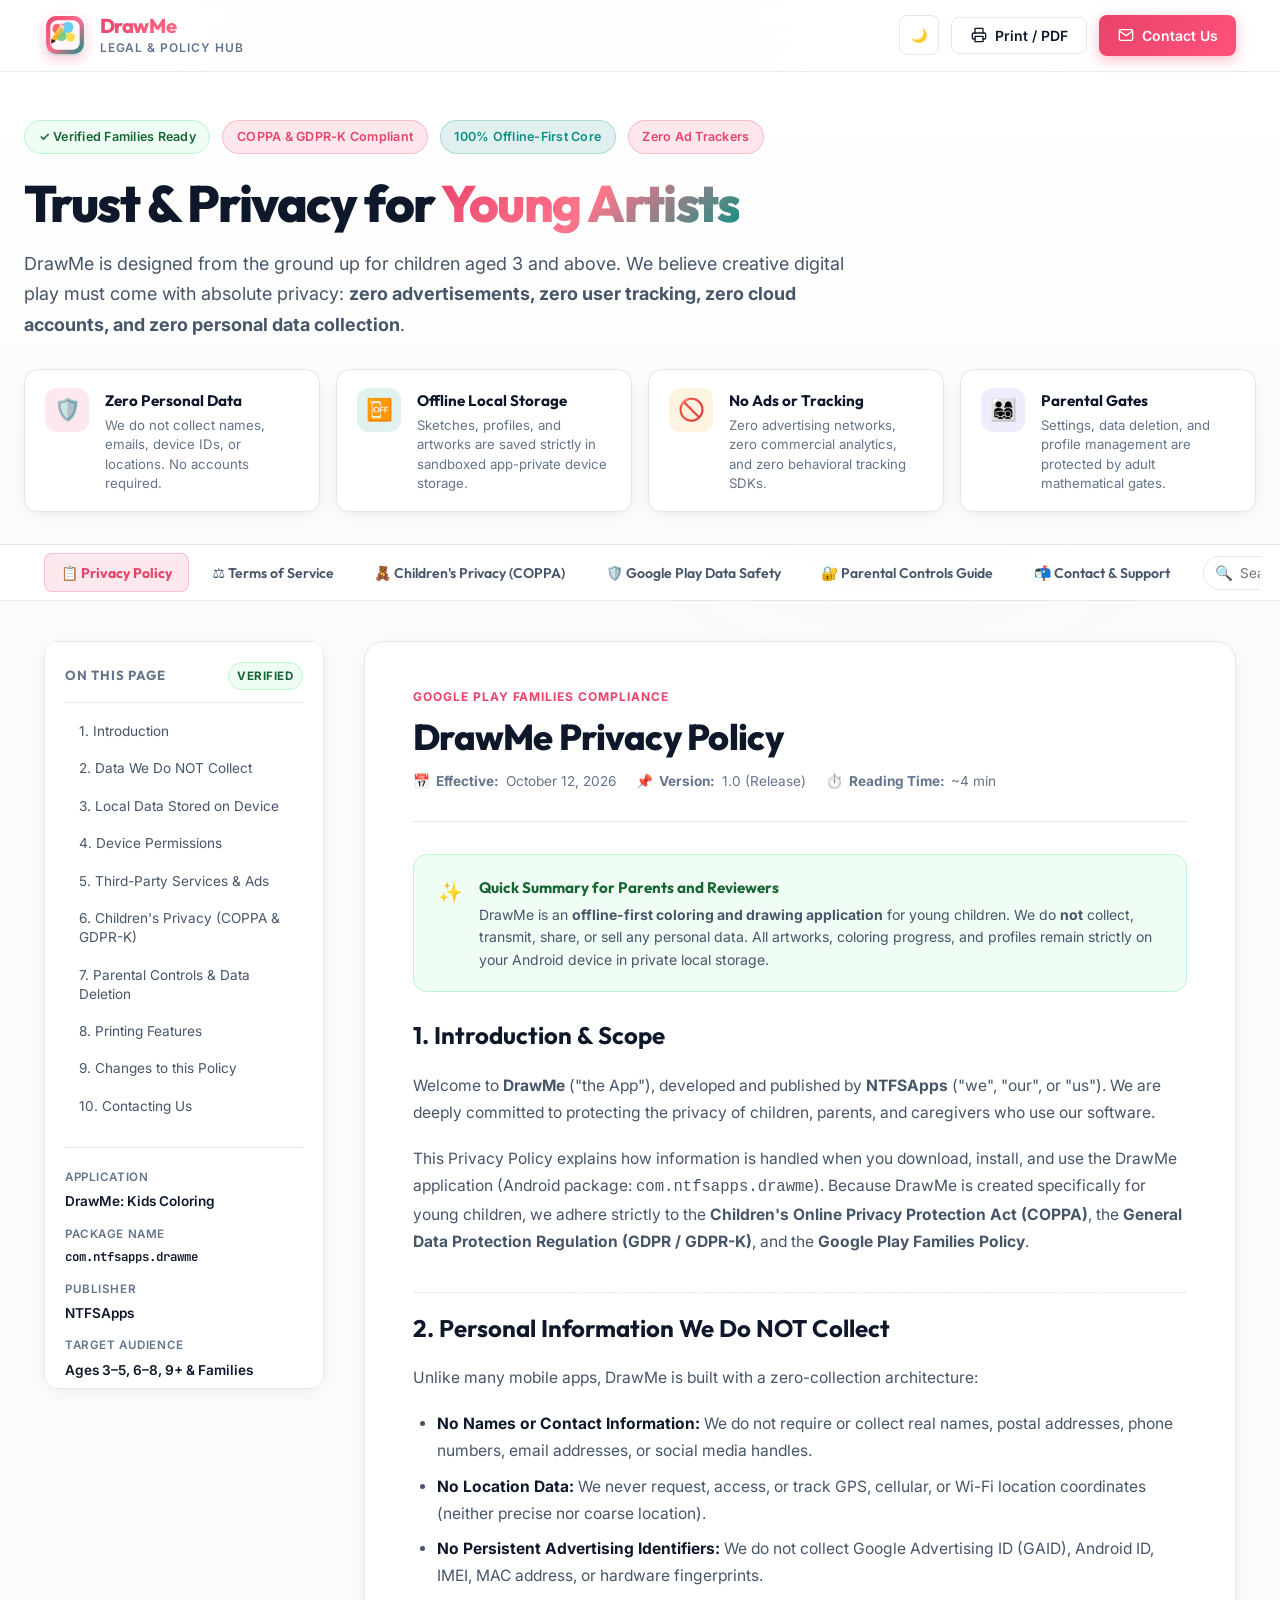
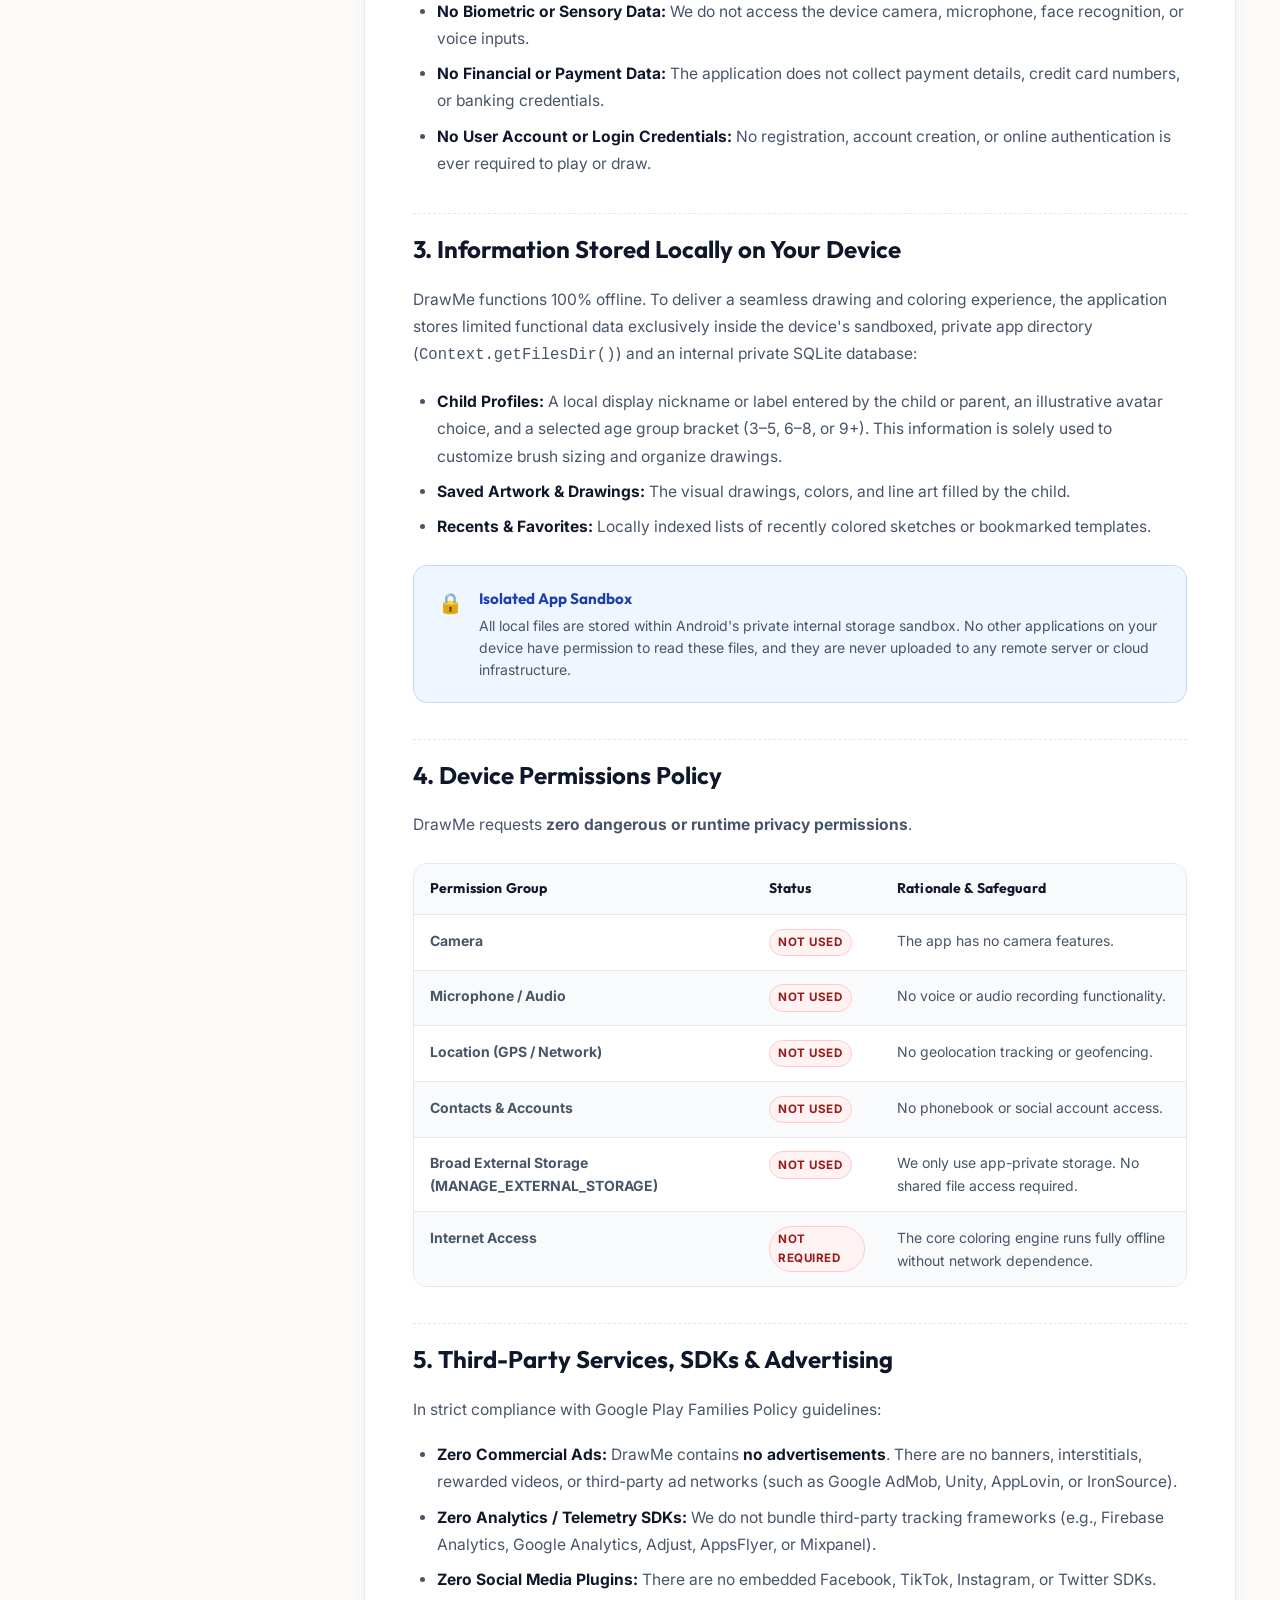
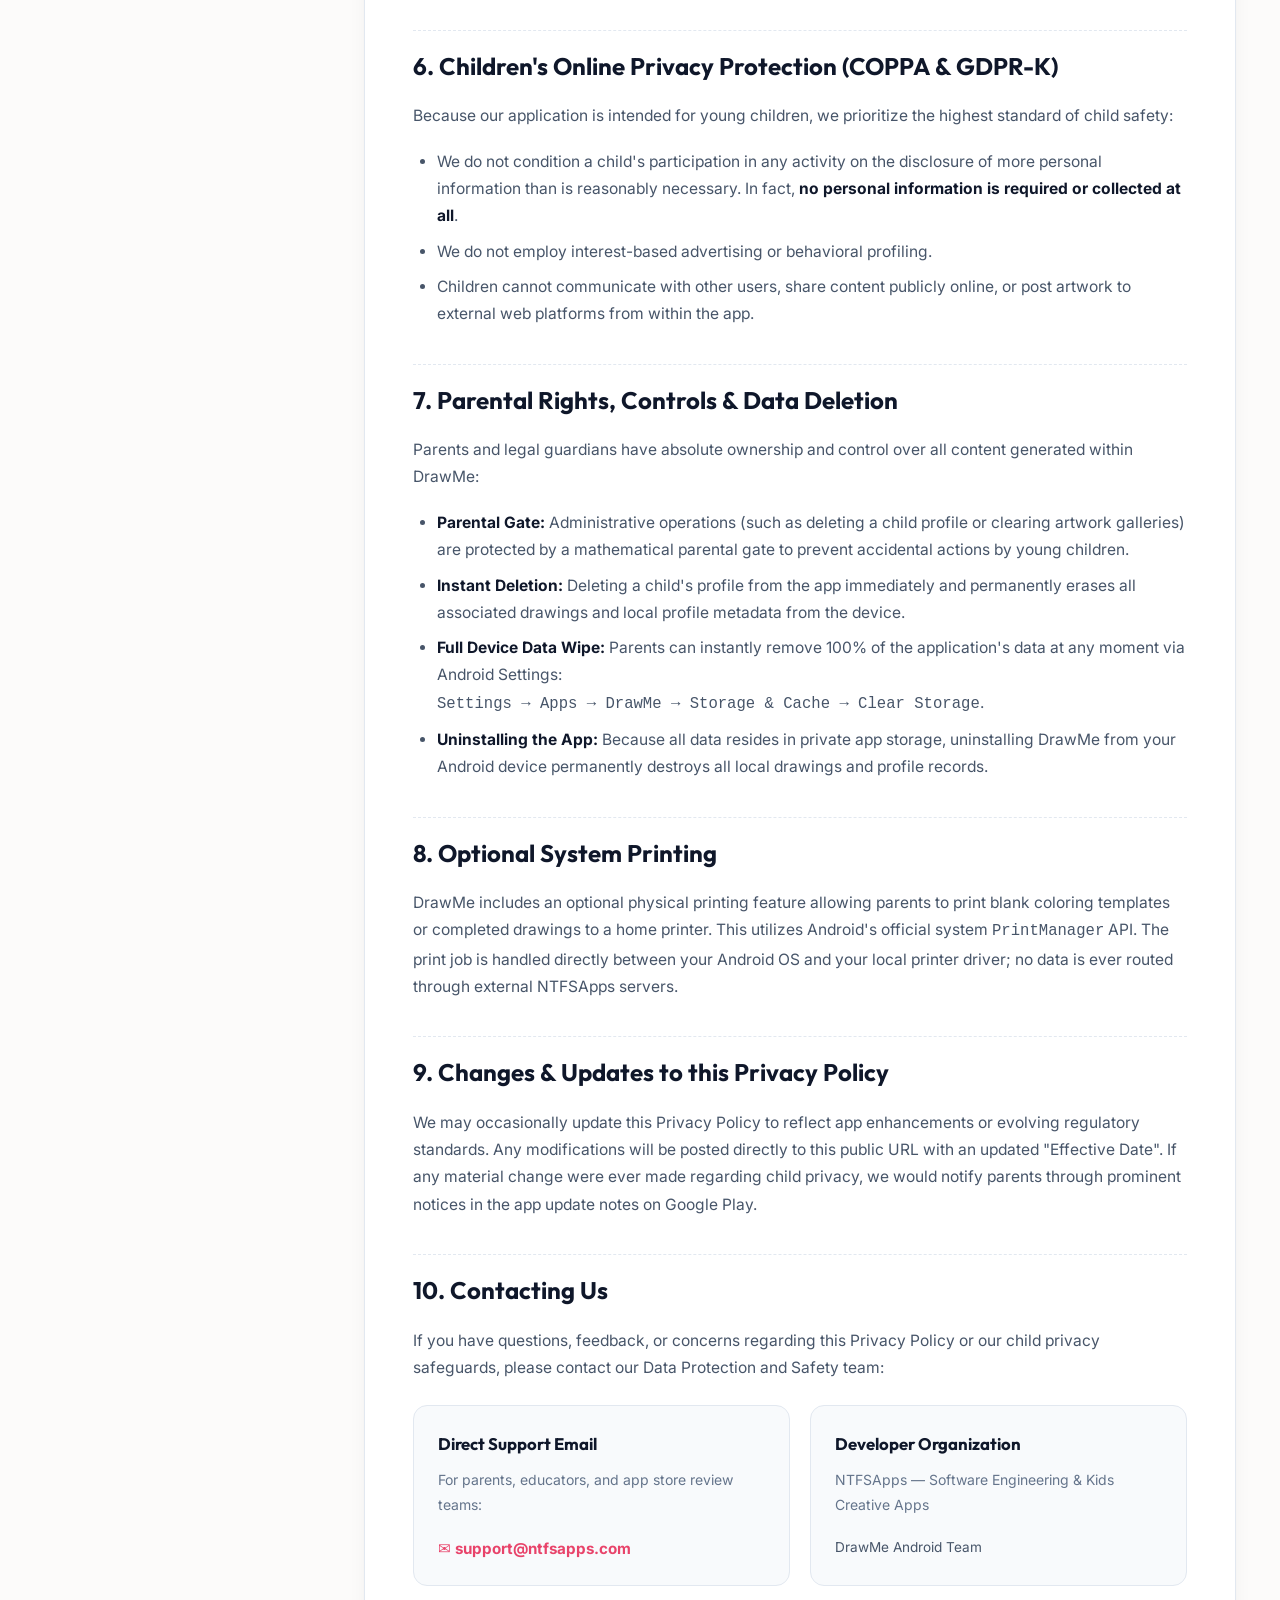
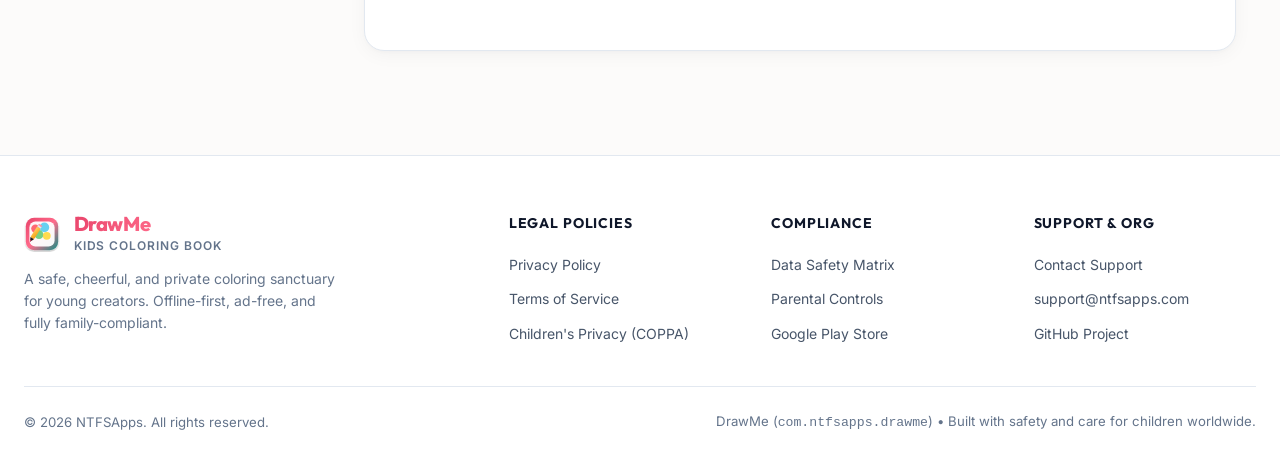
==== index.html @ 5407e7ab "feat: launch DrawMe privacy policy, terms, COPPA, and data safety site with GitHub Pages deploy work" ====
<!DOCTYPE html>
<html lang="en" data-theme="light">
<head>
  <meta charset="UTF-8">
  <meta name="viewport" content="width=device-width, initial-scale=1.0">
  <title>Privacy Policy & Terms | DrawMe — Kids Drawing & Coloring Book</title>
  <meta name="description" content="Official Privacy Policy, Children's Privacy (COPPA), Terms of Service, and Google Play Data Safety disclosures for the DrawMe Android application by NTFSApps.">
  <meta name="keywords" content="DrawMe privacy policy, DrawMe terms of service, COPPA compliance, kids drawing app privacy, Google Play Families Policy, NTFSApps">
  <meta name="author" content="NTFSApps">
  <meta name="robots" content="index, follow">

  <!-- Open Graph / Facebook -->
  <meta property="og:type" content="website">
  <meta property="og:title" content="DrawMe — Privacy Policy & Legal Center">
  <meta property="og:description" content="100% offline, COPPA compliant, zero-ad drawing and coloring app for kids. Built with privacy-by-design by NTFSApps.">
  <meta property="og:image" content="assets/logo.svg">

  <!-- Twitter -->
  <meta property="twitter:card" content="summary">
  <meta property="twitter:title" content="DrawMe — Privacy Policy & Legal Center">
  <meta property="twitter:description" content="100% offline, COPPA compliant, zero-ad drawing and coloring app for kids.">
  <meta property="twitter:image" content="assets/logo.svg">

  <link rel="icon" type="image/svg+xml" href="assets/favicon.svg">

  <!-- Google Fonts: Outfit & Inter -->
  <link rel="preconnect" href="https://fonts.googleapis.com">
  <link rel="preconnect" href="https://fonts.gstatic.com" crossorigin>
  <link href="https://fonts.googleapis.com/css2?family=Inter:wght@400;500;600;700&family=Outfit:wght@500;600;700;800&family=JetBrains+Mono:wght@400;500&display=swap" rel="stylesheet">

  <link rel="stylesheet" href="styles.css">
</head>
<body>

  <!-- Reading Progress Bar -->
  <div id="readingProgressBar" aria-hidden="true"></div>

  <!-- Background Ambient Glows -->
  <div class="bg-glow-container" aria-hidden="true">
    <div class="bg-glow-1"></div>
    <div class="bg-glow-2"></div>
  </div>

  <!-- Header Navigation -->
  <header class="header">
    <div class="header-inner">
      <a href="#privacy" class="brand-wrapper" title="DrawMe Home">
        <img src="assets/logo.svg" alt="DrawMe Logo" class="brand-logo-img" width="42" height="42">
        <div class="brand-text-group">
          <span class="brand-title">DrawMe</span>
          <span class="brand-subtitle">Legal & Policy Hub</span>
        </div>
      </a>

      <div class="header-actions">
        <button id="themeToggleBtn" class="btn-icon" title="Toggle Theme (Dark / Light)" aria-label="Toggle Theme">
          <span class="theme-icon">🌙</span>
        </button>
        <button id="printDocBtn" class="btn-outline" title="Print or save as PDF">
          <svg width="16" height="16" viewBox="0 0 24 24" fill="none" stroke="currentColor" stroke-width="2" stroke-linecap="round" stroke-linejoin="round"><polyline points="6 9 6 2 18 2 18 9"></polyline><path d="M6 18H4a2 2 0 0 1-2-2v-5a2 2 0 0 1 2-2h16a2 2 0 0 1 2 2v5a2 2 0 0 1-2 2h-2"></path><rect x="6" y="14" width="12" height="8"></rect></svg>
          <span>Print / PDF</span>
        </button>
        <a href="#contact" class="btn-primary">
          <svg width="16" height="16" viewBox="0 0 24 24" fill="none" stroke="currentColor" stroke-width="2" stroke-linecap="round" stroke-linejoin="round"><path d="M4 4h16c1.1 0 2 .9 2 2v12c0 1.1-.9 2-2 2H4c-1.1 0-2-.9-2-2V6c0-1.1.9-2 2-2z"></path><polyline points="22,6 12,13 2,6"></polyline></svg>
          <span>Contact Us</span>
        </a>
      </div>
    </div>
  </header>

  <!-- Hero Section -->
  <section class="hero-section">
    <div class="hero-inner">
      <div class="hero-badge-row">
        <span class="pill-badge pill-verified">✓ Verified Families Ready</span>
        <span class="pill-badge pill-primary">COPPA & GDPR-K Compliant</span>
        <span class="pill-badge pill-secondary">100% Offline-First Core</span>
        <span class="pill-badge pill-primary">Zero Ad Trackers</span>
      </div>

      <h1 class="hero-title">
        Trust & Privacy for <span class="highlight">Young Artists</span>
      </h1>
      <p class="hero-description">
        DrawMe is designed from the ground up for children aged 3 and above. We believe creative digital play must come with absolute privacy: <strong>zero advertisements, zero user tracking, zero cloud accounts, and zero personal data collection</strong>.
      </p>

      <!-- Quick Safety Highlights Cards -->
      <div class="safety-cards-grid">
        <div class="safety-card">
          <div class="safety-card-icon icon-kid">🛡️</div>
          <div class="safety-card-content">
            <h3>Zero Personal Data</h3>
            <p>We do not collect names, emails, device IDs, or locations. No accounts required.</p>
          </div>
        </div>

        <div class="safety-card">
          <div class="safety-card-icon icon-offline">📴</div>
          <div class="safety-card-content">
            <h3>Offline Local Storage</h3>
            <p>Sketches, profiles, and artworks are saved strictly in sandboxed app-private device storage.</p>
          </div>
        </div>

        <div class="safety-card">
          <div class="safety-card-icon icon-noads">🚫</div>
          <div class="safety-card-content">
            <h3>No Ads or Tracking</h3>
            <p>Zero advertising networks, zero commercial analytics, and zero behavioral tracking SDKs.</p>
          </div>
        </div>

        <div class="safety-card">
          <div class="safety-card-icon icon-gate">👨‍👩‍👧‍👦</div>
          <div class="safety-card-content">
            <h3>Parental Gates</h3>
            <p>Settings, data deletion, and profile management are protected by adult mathematical gates.</p>
          </div>
        </div>
      </div>
    </div>
  </section>

  <!-- Document Tabs Sticky Bar -->
  <nav class="tabs-navigation-wrapper" aria-label="Legal Documents Navigation">
    <div class="tabs-inner">
      <ul class="doc-tabs-list" role="tablist">
        <li role="presentation">
          <button class="doc-tab-btn active" data-doc="privacy" role="tab" aria-selected="true">
            📋 Privacy Policy
          </button>
        </li>
        <li role="presentation">
          <button class="doc-tab-btn" data-doc="terms" role="tab" aria-selected="false">
            ⚖️ Terms of Service
          </button>
        </li>
        <li role="presentation">
          <button class="doc-tab-btn" data-doc="children" role="tab" aria-selected="false">
            🧸 Children's Privacy (COPPA)
          </button>
        </li>
        <li role="presentation">
          <button class="doc-tab-btn" data-doc="datasafety" role="tab" aria-selected="false">
            🛡️ Google Play Data Safety
          </button>
        </li>
        <li role="presentation">
          <button class="doc-tab-btn" data-doc="parental" role="tab" aria-selected="false">
            🔐 Parental Controls Guide
          </button>
        </li>
        <li role="presentation">
          <button class="doc-tab-btn" data-doc="contact" role="tab" aria-selected="false">
            📬 Contact & Support
          </button>
        </li>
      </ul>

      <div class="search-box-wrapper">
        <span class="search-icon" aria-hidden="true">🔍</span>
        <input type="search" id="searchInput" class="search-input" placeholder="Search policy terms..." aria-label="Search within active document">
      </div>
    </div>
  </nav>

  <!-- Main 2-Column Layout -->
  <main class="main-layout">
    
    <!-- Left Sticky Table of Contents -->
    <aside class="toc-sidebar" aria-label="Table of Contents">
      <div class="toc-header">
        <span class="toc-title">On This Page</span>
        <span class="badge-tag badge-yes">Verified</span>
      </div>
      <ul class="toc-links" id="tocLinksList">
        <!-- Dynamically populated via app.js -->
      </ul>

      <!-- App Metadata Box -->
      <div class="sidebar-meta-card">
        <div class="meta-row">
          <span class="meta-label">Application</span>
          <span class="meta-value">DrawMe: Kids Coloring</span>
        </div>
        <div class="meta-row">
          <span class="meta-label">Package Name</span>
          <span class="meta-value" style="font-family: var(--font-mono); font-size: 0.775rem;">com.ntfsapps.drawme</span>
        </div>
        <div class="meta-row">
          <span class="meta-label">Publisher</span>
          <span class="meta-value">NTFSApps</span>
        </div>
        <div class="meta-row">
          <span class="meta-label">Target Audience</span>
          <span class="meta-value">Ages 3–5, 6–8, 9+ & Families</span>
        </div>
        <div class="meta-row">
          <span class="meta-label">Effective Date</span>
          <span class="meta-value">October 12, 2026</span>
        </div>
      </div>
    </aside>

    <!-- Right Content Area -->
    <div class="content-area">

      <!-- ===================================================================
           DOCUMENT 1: PRIVACY POLICY
           =================================================================== -->
      <section id="doc-privacy" class="doc-section active" role="tabpanel">
        <article class="doc-article">
          <header class="doc-article-header">
            <span class="doc-category-tag">Google Play Families Compliance</span>
            <h1 class="doc-main-title">DrawMe Privacy Policy</h1>
            <div class="doc-status-strip">
              <span class="doc-status-item">📅 <strong>Effective:</strong> October 12, 2026</span>
              <span class="doc-status-item">📌 <strong>Version:</strong> 1.0 (Release)</span>
              <span class="doc-status-item">⏱️ <strong>Reading Time:</strong> ~4 min</span>
            </div>
          </header>

          <div class="callout callout-success">
            <div class="callout-icon">✨</div>
            <div class="callout-content">
              <h4>Quick Summary for Parents and Reviewers</h4>
              <p>
                DrawMe is an <strong>offline-first coloring and drawing application</strong> for young children. We do <strong>not</strong> collect, transmit, share, or sell any personal data. All artworks, coloring progress, and profiles remain strictly on your Android device in private local storage.
              </p>
            </div>
          </div>

          <h2 id="privacy-intro" data-title="1. Introduction">
            1. Introduction & Scope
            <button class="copy-heading-btn" title="Copy section link">🔗 Link</button>
          </h2>
          <p>
            Welcome to <strong>DrawMe</strong> ("the App"), developed and published by <strong>NTFSApps</strong> ("we", "our", or "us"). We are deeply committed to protecting the privacy of children, parents, and caregivers who use our software.
          </p>
          <p>
            This Privacy Policy explains how information is handled when you download, install, and use the DrawMe application (Android package: <code>com.ntfsapps.drawme</code>). Because DrawMe is created specifically for young children, we adhere strictly to the <strong>Children's Online Privacy Protection Act (COPPA)</strong>, the <strong>General Data Protection Regulation (GDPR / GDPR-K)</strong>, and the <strong>Google Play Families Policy</strong>.
          </p>

          <h2 id="privacy-data-collection" data-title="2. Data We Do NOT Collect">
            2. Personal Information We Do NOT Collect
            <button class="copy-heading-btn" title="Copy section link">🔗 Link</button>
          </h2>
          <p>
            Unlike many mobile apps, DrawMe is built with a zero-collection architecture:
          </p>
          <ul>
            <li><strong>No Names or Contact Information:</strong> We do not require or collect real names, postal addresses, phone numbers, email addresses, or social media handles.</li>
            <li><strong>No Location Data:</strong> We never request, access, or track GPS, cellular, or Wi-Fi location coordinates (neither precise nor coarse location).</li>
            <li><strong>No Persistent Advertising Identifiers:</strong> We do not collect Google Advertising ID (GAID), Android ID, IMEI, MAC address, or hardware fingerprints.</li>
            <li><strong>No Biometric or Sensory Data:</strong> We do not access the device camera, microphone, face recognition, or voice inputs.</li>
            <li><strong>No Financial or Payment Data:</strong> The application does not collect payment details, credit card numbers, or banking credentials.</li>
            <li><strong>No User Account or Login Credentials:</strong> No registration, account creation, or online authentication is ever required to play or draw.</li>
          </ul>

          <h2 id="privacy-local-storage" data-title="3. Local Data Stored on Device">
            3. Information Stored Locally on Your Device
            <button class="copy-heading-btn" title="Copy section link">🔗 Link</button>
          </h2>
          <p>
            DrawMe functions 100% offline. To deliver a seamless drawing and coloring experience, the application stores limited functional data exclusively inside the device's sandboxed, private app directory (<code>Context.getFilesDir()</code>) and an internal private SQLite database:
          </p>
          <ul>
            <li><strong>Child Profiles:</strong> A local display nickname or label entered by the child or parent, an illustrative avatar choice, and a selected age group bracket (3–5, 6–8, or 9+). This information is solely used to customize brush sizing and organize drawings.</li>
            <li><strong>Saved Artwork & Drawings:</strong> The visual drawings, colors, and line art filled by the child.</li>
            <li><strong>Recents & Favorites:</strong> Locally indexed lists of recently colored sketches or bookmarked templates.</li>
          </ul>
          <div class="callout callout-info">
            <div class="callout-icon">🔒</div>
            <div class="callout-content">
              <h4>Isolated App Sandbox</h4>
              <p>
                All local files are stored within Android's private internal storage sandbox. No other applications on your device have permission to read these files, and they are never uploaded to any remote server or cloud infrastructure.
              </p>
            </div>
          </div>

          <h2 id="privacy-permissions" data-title="4. Device Permissions">
            4. Device Permissions Policy
            <button class="copy-heading-btn" title="Copy section link">🔗 Link</button>
          </h2>
          <p>
            DrawMe requests <strong>zero dangerous or runtime privacy permissions</strong>.
          </p>
          <div class="table-responsive">
            <table class="doc-table">
              <thead>
                <tr>
                  <th>Permission Group</th>
                  <th>Status</th>
                  <th>Rationale & Safeguard</th>
                </tr>
              </thead>
              <tbody>
                <tr>
                  <td><strong>Camera</strong></td>
                  <td><span class="badge-tag badge-no">Not Used</span></td>
                  <td>The app has no camera features.</td>
                </tr>
                <tr>
                  <td><strong>Microphone / Audio</strong></td>
                  <td><span class="badge-tag badge-no">Not Used</span></td>
                  <td>No voice or audio recording functionality.</td>
                </tr>
                <tr>
                  <td><strong>Location (GPS / Network)</strong></td>
                  <td><span class="badge-tag badge-no">Not Used</span></td>
                  <td>No geolocation tracking or geofencing.</td>
                </tr>
                <tr>
                  <td><strong>Contacts & Accounts</strong></td>
                  <td><span class="badge-tag badge-no">Not Used</span></td>
                  <td>No phonebook or social account access.</td>
                </tr>
                <tr>
                  <td><strong>Broad External Storage (MANAGE_EXTERNAL_STORAGE)</strong></td>
                  <td><span class="badge-tag badge-no">Not Used</span></td>
                  <td>We only use app-private storage. No shared file access required.</td>
                </tr>
                <tr>
                  <td><strong>Internet Access</strong></td>
                  <td><span class="badge-tag badge-no">Not Required</span></td>
                  <td>The core coloring engine runs fully offline without network dependence.</td>
                </tr>
              </tbody>
            </table>
          </div>

          <h2 id="privacy-third-party" data-title="5. Third-Party Services & Ads">
            5. Third-Party Services, SDKs & Advertising
            <button class="copy-heading-btn" title="Copy section link">🔗 Link</button>
          </h2>
          <p>
            In strict compliance with Google Play Families Policy guidelines:
          </p>
          <ul>
            <li><strong>Zero Commercial Ads:</strong> DrawMe contains <strong>no advertisements</strong>. There are no banners, interstitials, rewarded videos, or third-party ad networks (such as Google AdMob, Unity, AppLovin, or IronSource).</li>
            <li><strong>Zero Analytics / Telemetry SDKs:</strong> We do not bundle third-party tracking frameworks (e.g., Firebase Analytics, Google Analytics, Adjust, AppsFlyer, or Mixpanel).</li>
            <li><strong>Zero Social Media Plugins:</strong> There are no embedded Facebook, TikTok, Instagram, or Twitter SDKs.</li>
          </ul>

          <h2 id="privacy-coppa" data-title="6. Children's Privacy (COPPA & GDPR-K)">
            6. Children's Online Privacy Protection (COPPA & GDPR-K)
            <button class="copy-heading-btn" title="Copy section link">🔗 Link</button>
          </h2>
          <p>
            Because our application is intended for young children, we prioritize the highest standard of child safety:
          </p>
          <ul>
            <li>We do not condition a child's participation in any activity on the disclosure of more personal information than is reasonably necessary. In fact, <strong>no personal information is required or collected at all</strong>.</li>
            <li>We do not employ interest-based advertising or behavioral profiling.</li>
            <li>Children cannot communicate with other users, share content publicly online, or post artwork to external web platforms from within the app.</li>
          </ul>

          <h2 id="privacy-parental-controls" data-title="7. Parental Controls & Data Deletion">
            7. Parental Rights, Controls & Data Deletion
            <button class="copy-heading-btn" title="Copy section link">🔗 Link</button>
          </h2>
          <p>
            Parents and legal guardians have absolute ownership and control over all content generated within DrawMe:
          </p>
          <ul>
            <li><strong>Parental Gate:</strong> Administrative operations (such as deleting a child profile or clearing artwork galleries) are protected by a mathematical parental gate to prevent accidental actions by young children.</li>
            <li><strong>Instant Deletion:</strong> Deleting a child's profile from the app immediately and permanently erases all associated drawings and local profile metadata from the device.</li>
            <li><strong>Full Device Data Wipe:</strong> Parents can instantly remove 100% of the application's data at any moment via Android Settings:
              <br><code>Settings → Apps → DrawMe → Storage & Cache → Clear Storage</code>.
            </li>
            <li><strong>Uninstalling the App:</strong> Because all data resides in private app storage, uninstalling DrawMe from your Android device permanently destroys all local drawings and profile records.</li>
          </ul>

          <h2 id="privacy-printing" data-title="8. Printing Features">
            8. Optional System Printing
            <button class="copy-heading-btn" title="Copy section link">🔗 Link</button>
          </h2>
          <p>
            DrawMe includes an optional physical printing feature allowing parents to print blank coloring templates or completed drawings to a home printer. This utilizes Android's official system <code>PrintManager</code> API. The print job is handled directly between your Android OS and your local printer driver; no data is ever routed through external NTFSApps servers.
          </p>

          <h2 id="privacy-updates" data-title="9. Changes to this Policy">
            9. Changes & Updates to this Privacy Policy
            <button class="copy-heading-btn" title="Copy section link">🔗 Link</button>
          </h2>
          <p>
            We may occasionally update this Privacy Policy to reflect app enhancements or evolving regulatory standards. Any modifications will be posted directly to this public URL with an updated "Effective Date". If any material change were ever made regarding child privacy, we would notify parents through prominent notices in the app update notes on Google Play.
          </p>

          <h2 id="privacy-contact" data-title="10. Contacting Us">
            10. Contacting Us
            <button class="copy-heading-btn" title="Copy section link">🔗 Link</button>
          </h2>
          <p>
            If you have questions, feedback, or concerns regarding this Privacy Policy or our child privacy safeguards, please contact our Data Protection and Safety team:
          </p>
          <div class="contact-grid">
            <div class="contact-card">
              <h4>Direct Support Email</h4>
              <p>For parents, educators, and app store review teams:</p>
              <a href="mailto:support@ntfsapps.com" class="contact-email-link">✉️ support@ntfsapps.com</a>
            </div>
            <div class="contact-card">
              <h4>Developer Organization</h4>
              <p>NTFSApps — Software Engineering & Kids Creative Apps</p>
              <span style="font-size: 0.85rem; color: var(--text-secondary);">DrawMe Android Team</span>
            </div>
          </div>
        </article>
      </section>

      <!-- ===================================================================
           DOCUMENT 2: TERMS OF SERVICE
           =================================================================== -->
      <section id="doc-terms" class="doc-section" role="tabpanel">
        <article class="doc-article">
          <header class="doc-article-header">
            <span class="doc-category-tag">Terms of Agreement</span>
            <h1 class="doc-main-title">DrawMe Terms of Service</h1>
            <div class="doc-status-strip">
              <span class="doc-status-item">📅 <strong>Effective:</strong> October 12, 2026</span>
              <span class="doc-status-item">📌 <strong>Version:</strong> 1.0</span>
              <span class="doc-status-item">⏱️ <strong>Reading Time:</strong> ~3 min</span>
            </div>
          </header>

          <h2 id="terms-acceptance" data-title="1. Acceptance of Terms">
            1. Acceptance of Terms
            <button class="copy-heading-btn" title="Copy section link">🔗 Link</button>
          </h2>
          <p>
            By downloading, installing, accessing, or using the DrawMe application ("App"), you agree to be bound by these Terms of Service ("Terms"). If you are a parent or legal guardian providing access to a minor child, you agree to these Terms on behalf of yourself and your child. If you do not agree to these Terms, please do not install or use the App.
          </p>

          <h2 id="terms-license" data-title="2. License Grant">
            2. License to Use
            <button class="copy-heading-btn" title="Copy section link">🔗 Link</button>
          </h2>
          <p>
            NTFSApps grants you a limited, non-exclusive, non-transferable, revocable license to download and use DrawMe for personal, educational, family, and non-commercial creative enjoyment on Android-compatible devices that you own or control.
          </p>

          <h2 id="terms-ip" data-title="3. Intellectual Property">
            3. Intellectual Property Rights
            <button class="copy-heading-btn" title="Copy section link">🔗 Link</button>
          </h2>
          <ul>
            <li><strong>Application & Sketches:</strong> All coloring templates, sketch outlines, character designs, UI themes, visual assets, software code, and graphics provided in the App are the proprietary property of NTFSApps or licensed creators and are protected by applicable copyright and intellectual property laws.</li>
            <li><strong>User-Generated Artwork:</strong> You and your child retain full ownership and intellectual rights over any original coloring and creative artwork created using the App's tools. You may freely save, export, and print your family's completed drawings.</li>
          </ul>

          <h2 id="terms-safety" data-title="4. Child Safety & Supervision">
            4. Child Safety & Family Supervision
            <button class="copy-heading-btn" title="Copy section link">🔗 Link</button>
          </h2>
          <p>
            DrawMe is intentionally crafted as a child-safe environment without social interactions, messaging, chat rooms, or open web browsing. However, parents and guardians remain responsible for supervising their children's screen time and device usage in accordance with their family guidelines.
          </p>

          <h2 id="terms-pricing" data-title="5. Pricing & Purchases">
            5. Pricing, In-App Purchases & Ads
            <button class="copy-heading-btn" title="Copy section link">🔗 Link</button>
          </h2>
          <p>
            The current release of DrawMe is provided free of charge, with zero advertising and no hidden micro-transactions. Any future optional sketch packs or content expansions will always require strict parental verification (such as a parental gate and official Google Play Store authentication) before any purchase flow can be initiated.
          </p>

          <h2 id="terms-warranty" data-title="6. Disclaimer of Warranties">
            6. Disclaimer of Warranties & Limitation of Liability
            <button class="copy-heading-btn" title="Copy section link">🔗 Link</button>
          </h2>
          <p>
            The App is provided on an "AS IS" and "AS AVAILABLE" basis without warranties of any kind, whether express or implied. To the maximum extent permitted by applicable law, NTFSApps shall not be liable for any indirect, incidental, special, consequential, or punitive damages arising from the use of or inability to use the App.
          </p>

          <h2 id="terms-governing" data-title="7. Governing Law">
            7. Governing Law & Dispute Resolution
            <button class="copy-heading-btn" title="Copy section link">🔗 Link</button>
          </h2>
          <p>
            These Terms shall be governed by and construed in accordance with applicable laws, without regard to conflict of law principles. Any dispute arising out of or related to these Terms will be handled in good faith by contacting our support team at <code>support@ntfsapps.com</code>.
          </p>
        </article>
      </section>

      <!-- ===================================================================
           DOCUMENT 3: CHILDREN'S PRIVACY & COPPA
           =================================================================== -->
      <section id="doc-children" class="doc-section" role="tabpanel">
        <article class="doc-article">
          <header class="doc-article-header">
            <span class="doc-category-tag">Child Safety Commitment</span>
            <h1 class="doc-main-title">Children's Privacy & COPPA Declaration</h1>
            <div class="doc-status-strip">
              <span class="doc-status-item">🧸 <strong>Target:</strong> Ages 3–5, 6–8, 9+</span>
              <span class="doc-status-item">🛡️ <strong>COPPA:</strong> 100% Compliant</span>
              <span class="doc-status-item">🌐 <strong>GDPR-K:</strong> 100% Compliant</span>
            </div>
          </header>

          <div class="callout callout-success">
            <div class="callout-icon">👶</div>
            <div class="callout-content">
              <h4>Designed Specifically for Kids and Families</h4>
              <p>
                DrawMe complies with all provisions of the United States <strong>Children's Online Privacy Protection Act (COPPA)</strong>, the European Union <strong>General Data Protection Regulation for Children (GDPR-K)</strong>, and the <strong>Google Play Families Policy</strong>.
              </p>
            </div>
          </div>

          <h2 id="children-principles" data-title="1. Core Principles">
            1. Our Child Privacy Principles
            <button class="copy-heading-btn" title="Copy section link">🔗 Link</button>
          </h2>
          <p>
            We adhere to four core tenets for young users:
          </p>
          <ol>
            <li><strong>Zero Tracking:</strong> No cookies, no device fingerprinting, no behavioral analytics, and no advertising identifiers.</li>
            <li><strong>Zero Commercial Exposure:</strong> No commercial advertising banners, pop-ups, sponsored prompts, or marketing solicitations.</li>
            <li><strong>Zero External Links:</strong> No clickable links directing children out of the app to external web browsers, social networks, or third-party stores.</li>
            <li><strong>Complete Offline Autonomy:</strong> The entire coloring experience works perfectly without an active Wi-Fi or cellular network connection.</li>
          </ol>

          <h2 id="children-coppa-checklist" data-title="2. COPPA Compliance Checklist">
            2. COPPA Compliance Review
            <button class="copy-heading-btn" title="Copy section link">🔗 Link</button>
          </h2>
          <div class="table-responsive">
            <table class="doc-table">
              <thead>
                <tr>
                  <th>COPPA Requirement</th>
                  <th>DrawMe Standard</th>
                  <th>Status</th>
                </tr>
              </thead>
              <tbody>
                <tr>
                  <td>Does the app collect personal information from children under 13?</td>
                  <td>No. Zero personal information is requested, collected, stored on servers, or transmitted.</td>
                  <td><span class="badge-tag badge-yes">Compliant</span></td>
                </tr>
                <tr>
                  <td>Are there online chat or communication features?</td>
                  <td>No. There are no social media links, chatrooms, or user-to-user interactions.</td>
                  <td><span class="badge-tag badge-yes">Compliant</span></td>
                </tr>
                <tr>
                  <td>Are behavioral or interest-based ads served?</td>
                  <td>No. DrawMe contains absolutely zero third-party ads.</td>
                  <td><span class="badge-tag badge-yes">Compliant</span></td>
                </tr>
                <tr>
                  <td>Can parents inspect or delete child data?</td>
                  <td>Yes. All drawings and local profiles are accessible and deletable directly within the app by parents.</td>
                  <td><span class="badge-tag badge-yes">Compliant</span></td>
                </tr>
                <tr>
                  <td>Are administrative actions protected from children?</td>
                  <td>Yes. Protected by an adult mathematical challenge gate.</td>
                  <td><span class="badge-tag badge-yes">Compliant</span></td>
                </tr>
              </tbody>
            </table>
          </div>

          <h2 id="children-inquiries" data-title="3. Parental Inquiries">
            3. Inquiries Concerning Children's Privacy
            <button class="copy-heading-btn" title="Copy section link">🔗 Link</button>
          </h2>
          <p>
            If you are a parent or guardian and have any questions about how DrawMe safeguards your child's privacy, please contact us anytime at <a href="mailto:support@ntfsapps.com" style="color: var(--brand-primary); font-weight: 600;">support@ntfsapps.com</a>. We will respond promptly within 24–48 hours.
          </p>
        </article>
      </section>

      <!-- ===================================================================
           DOCUMENT 4: GOOGLE PLAY DATA SAFETY DISCLOSURE
           =================================================================== -->
      <section id="doc-datasafety" class="doc-section" role="tabpanel">
        <article class="doc-article">
          <header class="doc-article-header">
            <span class="doc-category-tag">Developer Console Reference</span>
            <h1 class="doc-main-title">Google Play Data Safety Disclosure</h1>
            <div class="doc-status-strip">
              <span class="doc-status-item">🏷️ <strong>App ID:</strong> com.ntfsapps.drawme</span>
              <span class="doc-status-item">📦 <strong>Store:</strong> Google Play Store</span>
              <span class="doc-status-item">🔍 <strong>Review Ready:</strong> Yes</span>
            </div>
          </header>

          <p>
            This section provides a direct, verifiable reference mapping our application's behavior against the required questions in the <strong>Google Play Console Data Safety</strong> questionnaire.
          </p>

          <h2 id="safety-overview" data-title="1. Data Safety Summary">
            1. Overview of Data Safety Declarations
            <button class="copy-heading-btn" title="Copy section link">🔗 Link</button>
          </h2>
          <div class="table-responsive">
            <table class="doc-table">
              <thead>
                <tr>
                  <th>Question in Google Play Console</th>
                  <th>Answer</th>
                  <th>Explanation</th>
                </tr>
              </thead>
              <tbody>
                <tr>
                  <td>Does your app collect or share any of the required user data types?</td>
                  <td><strong>No</strong></td>
                  <td>DrawMe collects and transmits zero user data off the device.</td>
                </tr>
                <tr>
                  <td>Is all of the user data collected by your app encrypted in transit?</td>
                  <td><strong>N/A</strong></td>
                  <td>No user data is transmitted over the network.</td>
                </tr>
                <tr>
                  <td>Do you provide a way for users to request that their data is deleted?</td>
                  <td><strong>Yes</strong></td>
                  <td>Parents can delete profiles and artwork directly in-app, or clear app storage via Android Settings.</td>
                </tr>
                <tr>
                  <td>Does your app target children or participate in the Designed for Families program?</td>
                  <td><strong>Yes</strong></td>
                  <td>DrawMe is designed specifically for children under 13 and complies with all Families Policy criteria.</td>
                </tr>
              </tbody>
            </table>
          </div>

          <h2 id="safety-details" data-title="2. Specific Data Type Breakdown">
            2. Specific Data Type Breakdown
            <button class="copy-heading-btn" title="Copy section link">🔗 Link</button>
          </h2>
          <div class="table-responsive">
            <table class="doc-table">
              <thead>
                <tr>
                  <th>Data Category</th>
                  <th>Collected?</th>
                  <th>Shared?</th>
                  <th>Processing Type</th>
                </tr>
              </thead>
              <tbody>
                <tr>
                  <td><strong>Location</strong> (Approximate / Precise)</td>
                  <td><span class="badge-tag badge-no">No</span></td>
                  <td><span class="badge-tag badge-no">No</span></td>
                  <td>None</td>
                </tr>
                <tr>
                  <td><strong>Personal Info</strong> (Name, Email, Phone, Address)</td>
                  <td><span class="badge-tag badge-no">No</span></td>
                  <td><span class="badge-tag badge-no">No</span></td>
                  <td>None</td>
                </tr>
                <tr>
                  <td><strong>Financial Info</strong> (Purchases, Credit Cards)</td>
                  <td><span class="badge-tag badge-no">No</span></td>
                  <td><span class="badge-tag badge-no">No</span></td>
                  <td>None</td>
                </tr>
                <tr>
                  <td><strong>Photos & Videos</strong> (Gallery photos)</td>
                  <td><span class="badge-tag badge-no">No</span></td>
                  <td><span class="badge-tag badge-no">No</span></td>
                  <td>Drawings saved only in app-private folder</td>
                </tr>
                <tr>
                  <td><strong>Audio / Voice</strong></td>
                  <td><span class="badge-tag badge-no">No</span></td>
                  <td><span class="badge-tag badge-no">No</span></td>
                  <td>None</td>
                </tr>
                <tr>
                  <td><strong>Files & Docs</strong></td>
                  <td><span class="badge-tag badge-no">No</span></td>
                  <td><span class="badge-tag badge-no">No</span></td>
                  <td>None</td>
                </tr>
                <tr>
                  <td><strong>App Activity & Analytics</strong></td>
                  <td><span class="badge-tag badge-no">No</span></td>
                  <td><span class="badge-tag badge-no">No</span></td>
                  <td>Zero analytics tracking SDKs</td>
                </tr>
                <tr>
                  <td><strong>Device or Other IDs</strong> (Advertising ID)</td>
                  <td><span class="badge-tag badge-no">No</span></td>
                  <td><span class="badge-tag badge-no">No</span></td>
                  <td>No tracking or ad IDs accessed</td>
                </tr>
              </tbody>
            </table>
          </div>
        </article>
      </section>

      <!-- ===================================================================
           DOCUMENT 5: PARENTAL CONTROLS & SAFETY GUIDE
           =================================================================== -->
      <section id="doc-parental" class="doc-section" role="tabpanel">
        <article class="doc-article">
          <header class="doc-article-header">
            <span class="doc-category-tag">Caregiver Guide</span>
            <h1 class="doc-main-title">Parental Controls & Math Gate Guide</h1>
            <div class="doc-status-strip">
              <span class="doc-status-item">👨‍👩‍👧‍👦 <strong>Audience:</strong> Parents & Teachers</span>
              <span class="doc-status-item">🔒 <strong>Protection:</strong> Adult Challenge Gate</span>
            </div>
          </header>

          <p>
            We believe parents should always be in full command of their child's digital creative space. DrawMe incorporates thoughtful safeguards to keep toddlers and children focused on drawing while preventing unintended deletions or configuration changes.
          </p>

          <h2 id="parental-gate-how" data-title="1. The Math Parental Gate">
            1. How the Math Parental Gate Works
            <button class="copy-heading-btn" title="Copy section link">🔗 Link</button>
          </h2>
          <p>
            Whenever a sensitive action is initiated—such as deleting an artist profile, resetting drawing history, or entering parent settings—DrawMe presents a randomly generated mathematical challenge (for example: <em>"Solve: 14 + 23"</em>).
          </p>
          <ul>
            <li>Young children (ages 3 to 8) cannot easily bypass this barrier, protecting their artwork from accidental loss.</li>
            <li>No internet connection or account login is required to solve the challenge.</li>
            <li>No sensitive passwords or PINs are stored or transmitted.</li>
          </ul>

          <h2 id="parental-profiles" data-title="2. Managing Child Profiles">
            2. Managing Child Profiles
            <button class="copy-heading-btn" title="Copy section link">🔗 Link</button>
          </h2>
          <p>
            Families with multiple siblings can create individual local profiles directly from the home screen:
          </p>
          <ul>
            <li><strong>Profile Customization:</strong> Choose a friendly nickname, pick a colorful animal or character avatar, and select an age tier (3–5, 6–8, or 9+).</li>
            <li><strong>Age-Adapted Brushes:</strong> Younger children (3–5) receive larger, more forgiving touch targets and simplified palette tools; older children enjoy precision brush sizing.</li>
            <li><strong>Isolated Galleries:</strong> Each child's saved masterpieces are organized neatly under their own profile.</li>
          </ul>

          <h2 id="parental-print" data-title="3. Printing Blank or Colored Pages">
            3. Printing for Real-World Play
            <button class="copy-heading-btn" title="Copy section link">🔗 Link</button>
          </h2>
          <p>
            To bring the fun into the real world, parents can tap the <strong>Print</strong> button on any sketch to produce physical coloring sheets using regular paper and crayons. Printing uses your device's native system print service without transmitting artwork to external web servers.
          </p>
        </article>
      </section>

      <!-- ===================================================================
           DOCUMENT 6: CONTACT & SUPPORT
           =================================================================== -->
      <section id="doc-contact" class="doc-section" role="tabpanel">
        <article class="doc-article">
          <header class="doc-article-header">
            <span class="doc-category-tag">Support & Inquiry</span>
            <h1 class="doc-main-title">Contact & Developer Information</h1>
            <div class="doc-status-strip">
              <span class="doc-status-item">🏢 <strong>Organization:</strong> NTFSApps</span>
              <span class="doc-status-item">💬 <strong>Response Time:</strong> 24–48 Business Hours</span>
            </div>
          </header>

          <p>
            We welcome inquiries from parents, educators, app safety researchers, and Google Play Store review specialists.
          </p>

          <div class="contact-grid">
            <div class="contact-card">
              <h4>📧 Email Support</h4>
              <p>For privacy queries, parental feedback, bug reports, or sketch requests:</p>
              <a href="mailto:support@ntfsapps.com" class="contact-email-link">support@ntfsapps.com</a>
            </div>

            <div class="contact-card">
              <h4>📱 Application Details</h4>
              <p><strong>App Title:</strong> DrawMe — Kids Drawing & Coloring Book</p>
              <p><strong>Package ID:</strong> <code>com.ntfsapps.drawme</code></p>
              <p><strong>Developer:</strong> NTFSApps</p>
            </div>

            <div class="contact-card">
              <h4>🐙 Open Collaboration</h4>
              <p>Policy updates and documentation repository:</p>
              <a href="https://github.com/ntfsapps-tech/drawme-privacy-policy" target="_blank" rel="noopener noreferrer" class="contact-email-link">GitHub Repository ↗</a>
            </div>
          </div>

          <div class="callout callout-info">
            <div class="callout-icon">💡</div>
            <div class="callout-content">
              <h4>Submitting URLs to Google Play Console</h4>
              <p>
                When submitting this policy to your Google Play Console store listing, you may use either the root domain or direct section deep link:
                <br><code>https://ntfsapps-tech.github.io/drawme-privacy-policy/</code> or <code>https://ntfsapps-tech.github.io/drawme-privacy-policy/#privacy</code>.
              </p>
            </div>
          </div>
        </article>
      </section>

    </div>
  </main>

  <!-- Back to Top Floating Button -->
  <button id="backToTopBtn" class="back-to-top" title="Back to top" aria-label="Back to top">
    <svg width="20" height="20" viewBox="0 0 24 24" fill="none" stroke="currentColor" stroke-width="2.5" stroke-linecap="round" stroke-linejoin="round"><polyline points="18 15 12 9 6 15"></polyline></svg>
  </button>

  <!-- Footer -->
  <footer class="footer">
    <div class="footer-inner">
      <div class="footer-grid">
        <div class="footer-col-brand">
          <div class="brand-wrapper">
            <img src="assets/logo.svg" alt="DrawMe Logo" width="36" height="36" style="border-radius: 10px;">
            <div class="brand-text-group">
              <span class="brand-title">DrawMe</span>
              <span class="brand-subtitle">Kids Coloring Book</span>
            </div>
          </div>
          <p>
            A safe, cheerful, and private coloring sanctuary for young creators. Offline-first, ad-free, and fully family-compliant.
          </p>
        </div>

        <div class="footer-col">
          <h4>Legal Policies</h4>
          <ul class="footer-links-list">
            <li><a href="#privacy">Privacy Policy</a></li>
            <li><a href="#terms">Terms of Service</a></li>
            <li><a href="#children">Children's Privacy (COPPA)</a></li>
          </ul>
        </div>

        <div class="footer-col">
          <h4>Compliance</h4>
          <ul class="footer-links-list">
            <li><a href="#datasafety">Data Safety Matrix</a></li>
            <li><a href="#parental">Parental Controls</a></li>
            <li><a href="https://play.google.com/store" target="_blank" rel="noopener noreferrer">Google Play Store</a></li>
          </ul>
        </div>

        <div class="footer-col">
          <h4>Support & Org</h4>
          <ul class="footer-links-list">
            <li><a href="#contact">Contact Support</a></li>
            <li><a href="mailto:support@ntfsapps.com">support@ntfsapps.com</a></li>
            <li><a href="https://github.com/ntfsapps-tech/drawme-privacy-policy" target="_blank" rel="noopener noreferrer">GitHub Project</a></li>
          </ul>
        </div>
      </div>

      <div class="footer-bottom">
        <span>© 2026 NTFSApps. All rights reserved.</span>
        <span>DrawMe (<code>com.ntfsapps.drawme</code>) • Built with safety and care for children worldwide.</span>
      </div>
    </div>
  </footer>

  <script src="app.js"></script>
</body>
</html>
---- styles.css ----
/* ==========================================================================
   DrawMe Policy Hub - Design System & Modern Styles
   ========================================================================== */

:root {
  /* Brand Color Palette */
  --brand-primary: #e8436a;
  --brand-primary-hover: #d23258;
  --brand-primary-light: rgba(232, 67, 106, 0.12);
  --brand-primary-glow: rgba(232, 67, 106, 0.35);

  --brand-secondary: #0e8f84;
  --brand-secondary-hover: #0b776e;
  --brand-secondary-light: rgba(14, 143, 132, 0.12);

  --brand-accent-amber: #f59e0b;
  --brand-accent-coral: #ff6b4a;
  --brand-accent-teal: #2ec4b6;
  --brand-accent-purple: #8b5cf6;
  --brand-accent-blue: #3b82f6;

  /* Theme Tokens: Light Mode (Default) */
  --bg-app: #fcfbfa;
  --bg-surface: #ffffff;
  --bg-surface-elevated: #ffffff;
  --bg-surface-subtle: #f8fafc;
  --bg-card: #ffffff;

  --border-subtle: #e2e8f0;
  --border-focus: #e8436a;

  --text-primary: #0f172a;
  --text-secondary: #475569;
  --text-muted: #64748b;
  --text-on-brand: #ffffff;

  --card-shadow: 0 4px 20px -2px rgba(15, 23, 42, 0.05), 0 2px 6px -1px rgba(15, 23, 42, 0.03);
  --card-shadow-hover: 0 12px 30px -4px rgba(15, 23, 42, 0.08), 0 4px 12px -2px rgba(15, 23, 42, 0.04);
  --glass-bg: rgba(255, 255, 255, 0.85);
  --glass-border: rgba(226, 232, 240, 0.8);

  --callout-info-bg: #eff6ff;
  --callout-info-border: #bfdbfe;
  --callout-info-text: #1e40af;

  --callout-success-bg: #f0fdf4;
  --callout-success-border: #bbf7d0;
  --callout-success-text: #166534;

  --callout-badge-bg: #fef2f2;
  --callout-badge-text: #991b1b;

  --table-stripe: #f8fafc;
  --code-bg: #f1f5f9;
  --code-text: #0f172a;

  /* Typography */
  --font-heading: 'Outfit', 'Plus Jakarta Sans', system-ui, -apple-system, BlinkMacSystemFont, 'Segoe UI', Roboto, sans-serif;
  --font-body: 'Inter', system-ui, -apple-system, BlinkMacSystemFont, 'Segoe UI', Roboto, sans-serif;
  --font-mono: 'JetBrains Mono', 'Fira Code', Consolas, monospace;

  /* Sizing & Radius */
  --radius-sm: 8px;
  --radius-md: 14px;
  --radius-lg: 20px;
  --radius-full: 9999px;
  --max-content-width: 1240px;
  --header-height: 72px;

  --transition-fast: 0.15s cubic-bezier(0.4, 0, 0.2, 1);
  --transition-normal: 0.25s cubic-bezier(0.4, 0, 0.2, 1);
  --transition-slow: 0.35s cubic-bezier(0.4, 0, 0.2, 1);
}

/* Dark Theme */
[data-theme="dark"] {
  --bg-app: #0b0f19;
  --bg-surface: #111827;
  --bg-surface-elevated: #1f2937;
  --bg-surface-subtle: #172033;
  --bg-card: #151d30;

  --border-subtle: #243047;
  --border-focus: #ff6b8b;

  --text-primary: #f8fafc;
  --text-secondary: #cbd5e1;
  --text-muted: #94a3b8;
  --text-on-brand: #ffffff;

  --card-shadow: 0 6px 24px -2px rgba(0, 0, 0, 0.35);
  --card-shadow-hover: 0 16px 36px -4px rgba(0, 0, 0, 0.5);
  --glass-bg: rgba(17, 24, 39, 0.88);
  --glass-border: rgba(36, 48, 71, 0.8);

  --callout-info-bg: #13243d;
  --callout-info-border: #1e3a5f;
  --callout-info-text: #93c5fd;

  --callout-success-bg: #0d281e;
  --callout-success-border: #144936;
  --callout-success-text: #86efac;

  --callout-badge-bg: #371720;
  --callout-badge-text: #fca5a5;

  --table-stripe: #131b2c;
  --code-bg: #1e293b;
  --code-text: #e2e8f0;
}

/* Base Styles */
*, *::before, *::after {
  box-sizing: border-box;
  margin: 0;
  padding: 0;
}

html {
  font-family: var(--font-body);
  font-size: 16px;
  line-height: 1.65;
  color: var(--text-primary);
  background-color: var(--bg-app);
  scroll-behavior: smooth;
  scroll-padding-top: calc(var(--header-height) + 24px);
  -webkit-font-smoothing: antialiased;
  -moz-osx-font-smoothing: grayscale;
}

body {
  min-height: 100vh;
  display: flex;
  flex-direction: column;
  overflow-x: hidden;
  transition: background-color var(--transition-normal), color var(--transition-normal);
}

/* Background Atmosphere Glows */
.bg-glow-container {
  position: fixed;
  inset: 0;
  pointer-events: none;
  z-index: 0;
  overflow: hidden;
}

.bg-glow-1 {
  position: absolute;
  top: -150px;
  left: 15%;
  width: 600px;
  height: 600px;
  border-radius: 50%;
  background: radial-gradient(circle, var(--brand-primary-light) 0%, rgba(232, 67, 106, 0) 70%);
  filter: blur(80px);
}

.bg-glow-2 {
  position: absolute;
  top: 100px;
  right: 10%;
  width: 500px;
  height: 500px;
  border-radius: 50%;
  background: radial-gradient(circle, var(--brand-secondary-light) 0%, rgba(14, 143, 132, 0) 70%);
  filter: blur(90px);
}

/* Reading Progress Bar */
#readingProgressBar {
  position: fixed;
  top: 0;
  left: 0;
  width: 0%;
  height: 3px;
  background: linear-gradient(90deg, var(--brand-primary), var(--brand-accent-amber), var(--brand-secondary));
  z-index: 1000;
  transition: width 0.1s linear;
}

/* Header & Glass Navigation */
.header {
  position: sticky;
  top: 0;
  height: var(--header-height);
  background: var(--glass-bg);
  backdrop-filter: blur(16px);
  -webkit-backdrop-filter: blur(16px);
  border-bottom: 1px solid var(--glass-border);
  z-index: 900;
  display: flex;
  align-items: center;
}

.header-inner {
  max-width: var(--max-content-width);
  width: 100%;
  margin: 0 auto;
  padding: 0 1.5rem;
  display: flex;
  align-items: center;
  justify-content: space-between;
}

.brand-wrapper {
  display: flex;
  align-items: center;
  gap: 0.85rem;
  text-decoration: none;
  color: inherit;
}

.brand-logo-img {
  width: 42px;
  height: 42px;
  border-radius: 12px;
  box-shadow: 0 4px 12px rgba(232, 67, 106, 0.25);
  transition: transform var(--transition-fast);
}

.brand-wrapper:hover .brand-logo-img {
  transform: rotate(-4deg) scale(1.05);
}

.brand-text-group {
  display: flex;
  flex-direction: column;
}

.brand-title {
  font-family: var(--font-heading);
  font-size: 1.25rem;
  font-weight: 800;
  line-height: 1.2;
  letter-spacing: -0.02em;
  background: linear-gradient(135deg, var(--brand-primary) 0%, #ff6b8b 60%, var(--brand-secondary) 100%);
  -webkit-background-clip: text;
  -webkit-text-fill-color: transparent;
}

.brand-subtitle {
  font-size: 0.75rem;
  font-weight: 600;
  text-transform: uppercase;
  letter-spacing: 0.08em;
  color: var(--text-muted);
}

/* Header Actions */
.header-actions {
  display: flex;
  align-items: center;
  gap: 0.75rem;
}

.btn-icon {
  display: inline-flex;
  align-items: center;
  justify-content: center;
  width: 40px;
  height: 40px;
  border-radius: var(--radius-sm);
  border: 1px solid var(--border-subtle);
  background: var(--bg-surface);
  color: var(--text-secondary);
  cursor: pointer;
  transition: all var(--transition-fast);
}

.btn-icon:hover {
  background: var(--bg-surface-elevated);
  color: var(--brand-primary);
  border-color: var(--brand-primary);
}

.btn-primary {
  display: inline-flex;
  align-items: center;
  gap: 0.5rem;
  padding: 0.55rem 1.15rem;
  font-family: var(--font-body);
  font-size: 0.875rem;
  font-weight: 600;
  color: #ffffff;
  background: linear-gradient(135deg, var(--brand-primary) 0%, #ff527b 100%);
  border: none;
  border-radius: var(--radius-sm);
  cursor: pointer;
  box-shadow: 0 4px 14px var(--brand-primary-glow);
  text-decoration: none;
  transition: all var(--transition-fast);
}

.btn-primary:hover {
  transform: translateY(-1px);
  box-shadow: 0 6px 18px rgba(232, 67, 106, 0.45);
}

.btn-outline {
  display: inline-flex;
  align-items: center;
  gap: 0.5rem;
  padding: 0.55rem 1.15rem;
  font-family: var(--font-body);
  font-size: 0.875rem;
  font-weight: 600;
  color: var(--text-primary);
  background: var(--bg-surface);
  border: 1px solid var(--border-subtle);
  border-radius: var(--radius-sm);
  cursor: pointer;
  text-decoration: none;
  transition: all var(--transition-fast);
}

.btn-outline:hover {
  border-color: var(--brand-primary);
  color: var(--brand-primary);
  background: var(--bg-surface-subtle);
}

/* Hero Section */
.hero-section {
  position: relative;
  z-index: 10;
  padding: 3rem 1.5rem 2rem;
  border-bottom: 1px solid var(--border-subtle);
  background: linear-gradient(180deg, var(--bg-surface) 0%, var(--bg-app) 100%);
}

.hero-inner {
  max-width: var(--max-content-width);
  margin: 0 auto;
}

.hero-badge-row {
  display: flex;
  flex-wrap: wrap;
  align-items: center;
  gap: 0.75rem;
  margin-bottom: 1.25rem;
}

.pill-badge {
  display: inline-flex;
  align-items: center;
  gap: 0.4rem;
  padding: 0.35rem 0.85rem;
  border-radius: var(--radius-full);
  font-size: 0.785rem;
  font-weight: 600;
  letter-spacing: 0.02em;
}

.pill-primary {
  background: var(--brand-primary-light);
  color: var(--brand-primary);
  border: 1px solid rgba(232, 67, 106, 0.25);
}

.pill-secondary {
  background: var(--brand-secondary-light);
  color: var(--brand-secondary);
  border: 1px solid rgba(14, 143, 132, 0.25);
}

.pill-verified {
  background: var(--callout-success-bg);
  color: var(--callout-success-text);
  border: 1px solid var(--callout-success-border);
}

.hero-title {
  font-family: var(--font-heading);
  font-size: clamp(2rem, 4vw, 3.25rem);
  font-weight: 800;
  line-height: 1.15;
  letter-spacing: -0.03em;
  margin-bottom: 1rem;
  color: var(--text-primary);
}

.hero-title span.highlight {
  background: linear-gradient(135deg, var(--brand-primary) 0%, #ff758c 50%, var(--brand-secondary) 100%);
  -webkit-background-clip: text;
  -webkit-text-fill-color: transparent;
}

.hero-description {
  font-size: 1.125rem;
  color: var(--text-secondary);
  max-width: 820px;
  line-height: 1.7;
  margin-bottom: 1.75rem;
}

/* Quick Safety Highlights Banner */
.safety-cards-grid {
  display: grid;
  grid-template-columns: repeat(auto-fit, minmax(240px, 1fr));
  gap: 1rem;
  margin-top: 1.5rem;
}

.safety-card {
  padding: 1.15rem 1.25rem;
  border-radius: var(--radius-md);
  background: var(--bg-surface);
  border: 1px solid var(--border-subtle);
  box-shadow: var(--card-shadow);
  display: flex;
  align-items: flex-start;
  gap: 1rem;
  transition: all var(--transition-normal);
}

.safety-card:hover {
  transform: translateY(-2px);
  box-shadow: var(--card-shadow-hover);
  border-color: rgba(232, 67, 106, 0.3);
}

.safety-card-icon {
  width: 44px;
  height: 44px;
  border-radius: 12px;
  display: flex;
  align-items: center;
  justify-content: center;
  flex-shrink: 0;
  font-size: 1.35rem;
}

.icon-kid { background: rgba(232, 67, 106, 0.12); color: var(--brand-primary); }
.icon-offline { background: rgba(14, 143, 132, 0.12); color: var(--brand-secondary); }
.icon-noads { background: rgba(245, 158, 11, 0.12); color: var(--brand-accent-amber); }
.icon-gate { background: rgba(139, 92, 246, 0.12); color: var(--brand-accent-purple); }

.safety-card-content h3 {
  font-family: var(--font-heading);
  font-size: 0.95rem;
  font-weight: 700;
  color: var(--text-primary);
  margin-bottom: 0.2rem;
}

.safety-card-content p {
  font-size: 0.825rem;
  color: var(--text-muted);
  line-height: 1.45;
}

/* Document Tabs Bar */
.tabs-navigation-wrapper {
  position: sticky;
  top: var(--header-height);
  background: var(--glass-bg);
  backdrop-filter: blur(12px);
  -webkit-backdrop-filter: blur(12px);
  border-bottom: 1px solid var(--border-subtle);
  z-index: 850;
  padding: 0.5rem 0;
}

.tabs-inner {
  max-width: var(--max-content-width);
  margin: 0 auto;
  padding: 0 1.5rem;
  display: flex;
  align-items: center;
  justify-content: space-between;
  gap: 1rem;
  overflow-x: auto;
  scrollbar-width: none;
}

.tabs-inner::-webkit-scrollbar {
  display: none;
}

.doc-tabs-list {
  display: flex;
  align-items: center;
  gap: 0.4rem;
  list-style: none;
  white-space: nowrap;
}

.doc-tab-btn {
  display: inline-flex;
  align-items: center;
  gap: 0.5rem;
  padding: 0.6rem 1rem;
  border-radius: var(--radius-sm);
  font-family: var(--font-heading);
  font-size: 0.875rem;
  font-weight: 600;
  color: var(--text-secondary);
  background: transparent;
  border: 1px solid transparent;
  cursor: pointer;
  text-decoration: none;
  transition: all var(--transition-fast);
}

.doc-tab-btn:hover {
  color: var(--text-primary);
  background: var(--bg-surface-subtle);
}

.doc-tab-btn.active {
  color: var(--brand-primary);
  background: var(--brand-primary-light);
  border-color: rgba(232, 67, 106, 0.25);
  font-weight: 700;
}

/* Search Box */
.search-box-wrapper {
  position: relative;
  min-width: 240px;
  max-width: 300px;
}

.search-input {
  width: 100%;
  padding: 0.5rem 0.85rem 0.5rem 2.25rem;
  font-family: var(--font-body);
  font-size: 0.85rem;
  border-radius: var(--radius-full);
  border: 1px solid var(--border-subtle);
  background: var(--bg-surface);
  color: var(--text-primary);
  outline: none;
  transition: all var(--transition-fast);
}

.search-input:focus {
  border-color: var(--brand-primary);
  box-shadow: 0 0 0 3px var(--brand-primary-light);
}

.search-icon {
  position: absolute;
  left: 0.75rem;
  top: 50%;
  transform: translateY(-50%);
  color: var(--text-muted);
  pointer-events: none;
  font-size: 0.9rem;
}

/* Main Layout: 2 Columns (TOC Sidebar + Content Area) */
.main-layout {
  position: relative;
  z-index: 10;
  max-width: var(--max-content-width);
  width: 100%;
  margin: 0 auto;
  padding: 2.5rem 1.5rem 4rem;
  display: grid;
  grid-template-columns: 280px 1fr;
  gap: 2.5rem;
  align-items: start;
}

/* Sidebar Table of Contents */
.toc-sidebar {
  position: sticky;
  top: calc(var(--header-height) + 65px);
  max-height: calc(100vh - var(--header-height) - 80px);
  overflow-y: auto;
  padding: 1.25rem;
  background: var(--bg-surface);
  border: 1px solid var(--border-subtle);
  border-radius: var(--radius-md);
  box-shadow: var(--card-shadow);
  scrollbar-width: thin;
}

.toc-header {
  display: flex;
  align-items: center;
  justify-content: space-between;
  padding-bottom: 0.75rem;
  margin-bottom: 0.75rem;
  border-bottom: 1px solid var(--border-subtle);
}

.toc-title {
  font-family: var(--font-heading);
  font-size: 0.825rem;
  font-weight: 700;
  text-transform: uppercase;
  letter-spacing: 0.06em;
  color: var(--text-muted);
}

.toc-links {
  list-style: none;
  display: flex;
  flex-direction: column;
  gap: 0.25rem;
}

.toc-link {
  display: block;
  padding: 0.45rem 0.75rem;
  font-size: 0.85rem;
  color: var(--text-secondary);
  border-radius: var(--radius-sm);
  text-decoration: none;
  border-left: 2px solid transparent;
  transition: all var(--transition-fast);
  line-height: 1.4;
}

.toc-link:hover {
  color: var(--text-primary);
  background: var(--bg-surface-subtle);
}

.toc-link.active {
  color: var(--brand-primary);
  background: var(--brand-primary-light);
  border-left-color: var(--brand-primary);
  font-weight: 600;
}

/* Meta Card in Sidebar */
.sidebar-meta-card {
  margin-top: 1.5rem;
  padding-top: 1.25rem;
  border-top: 1px solid var(--border-subtle);
  display: flex;
  flex-direction: column;
  gap: 0.75rem;
}

.meta-row {
  display: flex;
  flex-direction: column;
  gap: 0.2rem;
}

.meta-label {
  font-size: 0.725rem;
  font-weight: 600;
  text-transform: uppercase;
  letter-spacing: 0.05em;
  color: var(--text-muted);
}

.meta-value {
  font-size: 0.85rem;
  font-weight: 600;
  color: var(--text-primary);
}

/* Document Container & Articles */
.content-area {
  min-width: 0;
}

.doc-section {
  display: none;
  animation: fadeIn 0.3s ease-out forwards;
}

.doc-section.active {
  display: block;
}

@keyframes fadeIn {
  from { opacity: 0; transform: translateY(6px); }
  to { opacity: 1; transform: translateY(0); }
}

.doc-article {
  background: var(--bg-surface);
  border: 1px solid var(--border-subtle);
  border-radius: var(--radius-lg);
  padding: 2.5rem 3rem;
  box-shadow: var(--card-shadow);
  margin-bottom: 2.5rem;
}

/* Document Header */
.doc-article-header {
  padding-bottom: 1.75rem;
  margin-bottom: 2rem;
  border-bottom: 1px solid var(--border-subtle);
}

.doc-category-tag {
  display: inline-block;
  font-size: 0.75rem;
  font-weight: 700;
  text-transform: uppercase;
  letter-spacing: 0.08em;
  color: var(--brand-primary);
  margin-bottom: 0.5rem;
}

.doc-main-title {
  font-family: var(--font-heading);
  font-size: 2.25rem;
  font-weight: 800;
  line-height: 1.2;
  letter-spacing: -0.02em;
  color: var(--text-primary);
  margin-bottom: 0.75rem;
}

.doc-status-strip {
  display: flex;
  flex-wrap: wrap;
  align-items: center;
  gap: 1.25rem;
  font-size: 0.85rem;
  color: var(--text-muted);
}

.doc-status-item {
  display: inline-flex;
  align-items: center;
  gap: 0.4rem;
}

/* Typography Inside Articles */
.doc-article h2 {
  font-family: var(--font-heading);
  font-size: 1.5rem;
  font-weight: 700;
  color: var(--text-primary);
  margin-top: 2.25rem;
  margin-bottom: 1rem;
  padding-top: 1rem;
  display: flex;
  align-items: center;
  justify-content: space-between;
  border-top: 1px dashed var(--border-subtle);
}

.doc-article h2:first-of-type {
  border-top: none;
  margin-top: 1rem;
  padding-top: 0;
}

.copy-heading-btn {
  opacity: 0;
  background: transparent;
  border: none;
  color: var(--text-muted);
  cursor: pointer;
  padding: 0.25rem 0.5rem;
  border-radius: var(--radius-sm);
  font-size: 0.85rem;
  transition: all var(--transition-fast);
}

.doc-article h2:hover .copy-heading-btn {
  opacity: 1;
}

.copy-heading-btn:hover {
  color: var(--brand-primary);
  background: var(--brand-primary-light);
}

.doc-article h3 {
  font-family: var(--font-heading);
  font-size: 1.15rem;
  font-weight: 700;
  color: var(--text-primary);
  margin-top: 1.5rem;
  margin-bottom: 0.65rem;
}

.doc-article p {
  color: var(--text-secondary);
  font-size: 0.975rem;
  line-height: 1.75;
  margin-bottom: 1.15rem;
}

.doc-article ul, .doc-article ol {
  color: var(--text-secondary);
  font-size: 0.975rem;
  line-height: 1.75;
  margin-bottom: 1.25rem;
  padding-left: 1.5rem;
}

.doc-article li {
  margin-bottom: 0.5rem;
}

.doc-article li strong {
  color: var(--text-primary);
}

/* Callout Boxes */
.callout {
  padding: 1.25rem 1.5rem;
  border-radius: var(--radius-md);
  margin: 1.5rem 0;
  display: flex;
  align-items: flex-start;
  gap: 1rem;
}

.callout-icon {
  font-size: 1.25rem;
  flex-shrink: 0;
  margin-top: 0.1rem;
}

.callout-content {
  flex: 1;
}

.callout-content h4 {
  font-family: var(--font-heading);
  font-size: 0.95rem;
  font-weight: 700;
  margin-bottom: 0.25rem;
}

.callout-content p {
  font-size: 0.875rem;
  line-height: 1.6;
  margin-bottom: 0;
}

.callout-success {
  background: var(--callout-success-bg);
  border: 1px solid var(--callout-success-border);
  color: var(--callout-success-text);
}

.callout-info {
  background: var(--callout-info-bg);
  border: 1px solid var(--callout-info-border);
  color: var(--callout-info-text);
}

.callout-danger {
  background: var(--callout-badge-bg);
  border: 1px solid #fecaca;
  color: var(--callout-badge-text);
}

/* Comparison Tables & Matrices */
.table-responsive {
  width: 100%;
  overflow-x: auto;
  margin: 1.5rem 0 2rem;
  border-radius: var(--radius-md);
  border: 1px solid var(--border-subtle);
  box-shadow: 0 1px 3px rgba(0,0,0,0.02);
}

table.doc-table {
  width: 100%;
  border-collapse: collapse;
  font-size: 0.875rem;
  text-align: left;
}

table.doc-table th {
  background: var(--bg-surface-subtle);
  color: var(--text-primary);
  font-family: var(--font-heading);
  font-weight: 700;
  padding: 0.85rem 1rem;
  border-bottom: 1px solid var(--border-subtle);
  letter-spacing: 0.01em;
}

table.doc-table td {
  padding: 0.85rem 1rem;
  border-bottom: 1px solid var(--border-subtle);
  color: var(--text-secondary);
  vertical-align: top;
}

table.doc-table tr:nth-child(even) td {
  background: var(--table-stripe);
}

table.doc-table tr:last-child td {
  border-bottom: none;
}

.badge-tag {
  display: inline-block;
  padding: 0.2rem 0.55rem;
  border-radius: var(--radius-full);
  font-size: 0.725rem;
  font-weight: 700;
  text-transform: uppercase;
  letter-spacing: 0.04em;
}

.badge-no {
  background: #fef2f2;
  color: #991b1b;
  border: 1px solid #fecaca;
}

.badge-yes {
  background: #f0fdf4;
  color: #166534;
  border: 1px solid #bbf7d0;
}

.badge-neutral {
  background: #f1f5f9;
  color: #334155;
  border: 1px solid #e2e8f0;
}

[data-theme="dark"] .badge-no {
  background: #371720;
  color: #fca5a5;
  border-color: #5b212f;
}

[data-theme="dark"] .badge-yes {
  background: #0d281e;
  color: #86efac;
  border-color: #16533d;
}

[data-theme="dark"] .badge-neutral {
  background: #1e293b;
  color: #94a3b8;
  border-color: #334155;
}

/* Contact Box / Cards */
.contact-grid {
  display: grid;
  grid-template-columns: repeat(auto-fit, minmax(260px, 1fr));
  gap: 1.25rem;
  margin: 1.5rem 0;
}

.contact-card {
  padding: 1.5rem;
  border-radius: var(--radius-md);
  border: 1px solid var(--border-subtle);
  background: var(--bg-surface-subtle);
  display: flex;
  flex-direction: column;
  gap: 0.65rem;
}

.contact-card h4 {
  font-family: var(--font-heading);
  font-size: 1.05rem;
  font-weight: 700;
  color: var(--text-primary);
}

.contact-card p {
  font-size: 0.875rem;
  color: var(--text-muted);
  margin-bottom: 0.5rem;
}

.contact-email-link {
  display: inline-flex;
  align-items: center;
  gap: 0.5rem;
  font-size: 0.95rem;
  font-weight: 700;
  color: var(--brand-primary);
  text-decoration: none;
}

.contact-email-link:hover {
  text-decoration: underline;
}

/* Floating Action / Back to Top Button */
.back-to-top {
  position: fixed;
  bottom: 2rem;
  right: 2rem;
  width: 44px;
  height: 44px;
  border-radius: var(--radius-full);
  background: var(--bg-surface-elevated);
  border: 1px solid var(--border-subtle);
  color: var(--text-secondary);
  box-shadow: 0 4px 14px rgba(0,0,0,0.1);
  display: flex;
  align-items: center;
  justify-content: center;
  cursor: pointer;
  opacity: 0;
  transform: translateY(12px);
  pointer-events: none;
  transition: all var(--transition-normal);
  z-index: 800;
}

.back-to-top.visible {
  opacity: 1;
  transform: translateY(0);
  pointer-events: auto;
}

.back-to-top:hover {
  background: var(--brand-primary);
  color: #ffffff;
  border-color: var(--brand-primary);
  box-shadow: 0 6px 18px var(--brand-primary-glow);
}

/* Footer */
.footer {
  position: relative;
  z-index: 10;
  background: var(--bg-surface);
  border-top: 1px solid var(--border-subtle);
  padding: 3.5rem 1.5rem 2rem;
  margin-top: auto;
}

.footer-inner {
  max-width: var(--max-content-width);
  margin: 0 auto;
}

.footer-grid {
  display: grid;
  grid-template-columns: 2fr 1fr 1fr 1fr;
  gap: 2.5rem;
  margin-bottom: 2.5rem;
}

.footer-col-brand p {
  font-size: 0.875rem;
  color: var(--text-muted);
  max-width: 320px;
  margin-top: 0.75rem;
  line-height: 1.6;
}

.footer-col h4 {
  font-family: var(--font-heading);
  font-size: 0.875rem;
  font-weight: 700;
  text-transform: uppercase;
  letter-spacing: 0.06em;
  color: var(--text-primary);
  margin-bottom: 1rem;
}

.footer-links-list {
  list-style: none;
  display: flex;
  flex-direction: column;
  gap: 0.5rem;
}

.footer-links-list a {
  font-size: 0.875rem;
  color: var(--text-secondary);
  text-decoration: none;
  transition: color var(--transition-fast);
}

.footer-links-list a:hover {
  color: var(--brand-primary);
}

.footer-bottom {
  padding-top: 1.5rem;
  border-top: 1px solid var(--border-subtle);
  display: flex;
  flex-wrap: wrap;
  align-items: center;
  justify-content: space-between;
  gap: 1rem;
  font-size: 0.825rem;
  color: var(--text-muted);
}

/* Toast Notifications */
.toast-container {
  position: fixed;
  bottom: 2rem;
  left: 50%;
  transform: translateX(-50%);
  z-index: 1100;
  pointer-events: none;
}

.toast {
  background: var(--bg-surface-elevated);
  border: 1px solid var(--border-subtle);
  color: var(--text-primary);
  padding: 0.75rem 1.25rem;
  border-radius: var(--radius-full);
  box-shadow: 0 10px 25px -5px rgba(0, 0, 0, 0.2);
  font-size: 0.85rem;
  font-weight: 600;
  display: flex;
  align-items: center;
  gap: 0.5rem;
  animation: toastIn 0.25s cubic-bezier(0.16, 1, 0.3, 1) forwards;
}

@keyframes toastIn {
  from { opacity: 0; transform: translateY(12px); }
  to { opacity: 1; transform: translateY(0); }
}

/* Search Highlights */
mark.search-highlight {
  background-color: #fef08a;
  color: #1e293b;
  border-radius: 2px;
  padding: 0 2px;
}

[data-theme="dark"] mark.search-highlight {
  background-color: #854d0e;
  color: #fef08a;
}

/* Responsive Breakpoints */
@media (max-width: 960px) {
  .main-layout {
    grid-template-columns: 1fr;
    gap: 1.5rem;
  }

  .toc-sidebar {
    display: none; /* Accessible via on-page anchors or tabs */
  }

  .doc-article {
    padding: 1.75rem 1.5rem;
  }

  .footer-grid {
    grid-template-columns: 1fr 1fr;
  }
}

@media (max-width: 640px) {
  .header-inner {
    padding: 0 1rem;
  }

  .brand-subtitle {
    display: none;
  }

  .hero-section {
    padding: 2rem 1rem 1.5rem;
  }

  .tabs-inner {
    padding: 0 1rem;
  }

  .search-box-wrapper {
    min-width: 100%;
    margin-top: 0.5rem;
  }

  .tabs-inner {
    flex-direction: column;
    align-items: stretch;
  }

  .footer-grid {
    grid-template-columns: 1fr;
  }
}

/* Print Styling */
@media print {
  .header,
  .tabs-navigation-wrapper,
  .toc-sidebar,
  .back-to-top,
  .footer,
  .bg-glow-container,
  #readingProgressBar,
  .copy-heading-btn,
  .header-actions {
    display: none !important;
  }

  body {
    background: #ffffff !important;
    color: #000000 !important;
  }

  .doc-section {
    display: block !important;
    page-break-after: always;
  }

  .doc-article {
    border: none !important;
    box-shadow: none !important;
    padding: 0 !important;
  }

  table.doc-table {
    border: 1px solid #ccc !important;
  }

  table.doc-table th, table.doc-table td {
    border: 1px solid #ccc !important;
  }
}
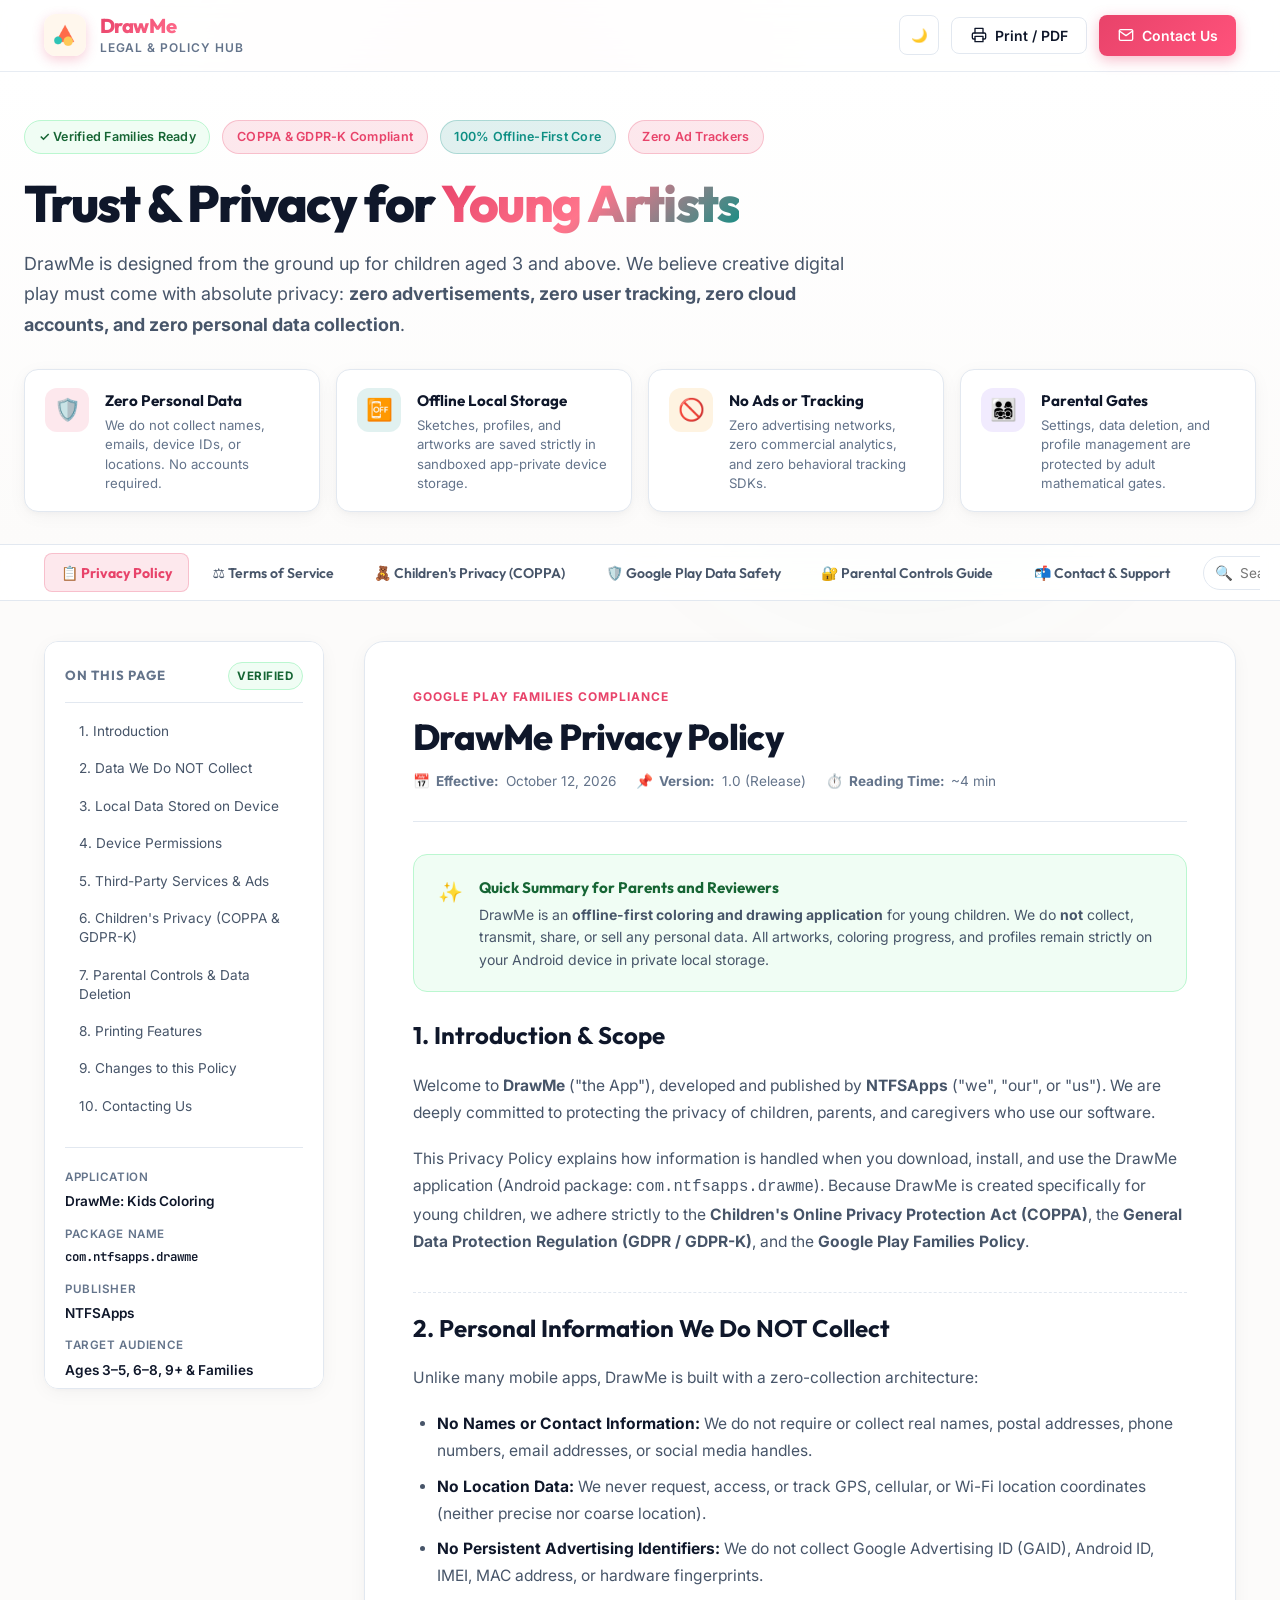
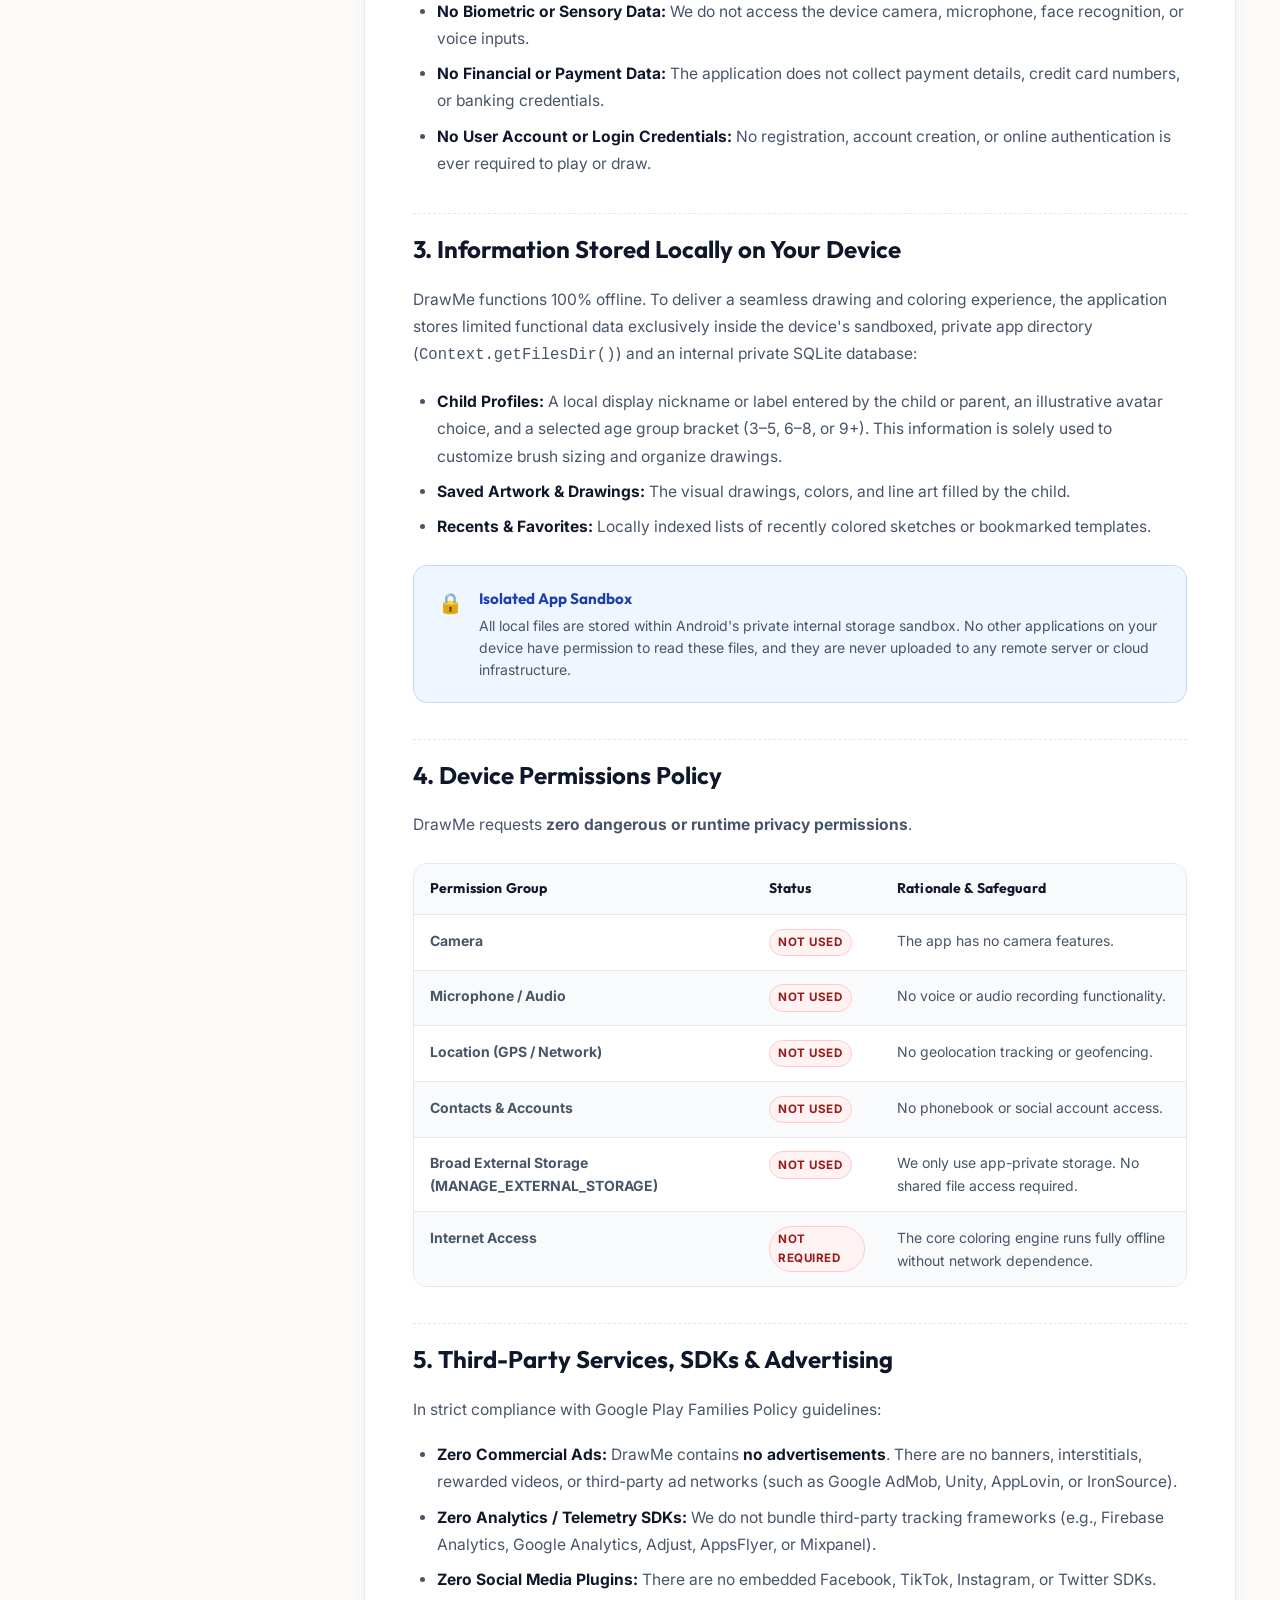
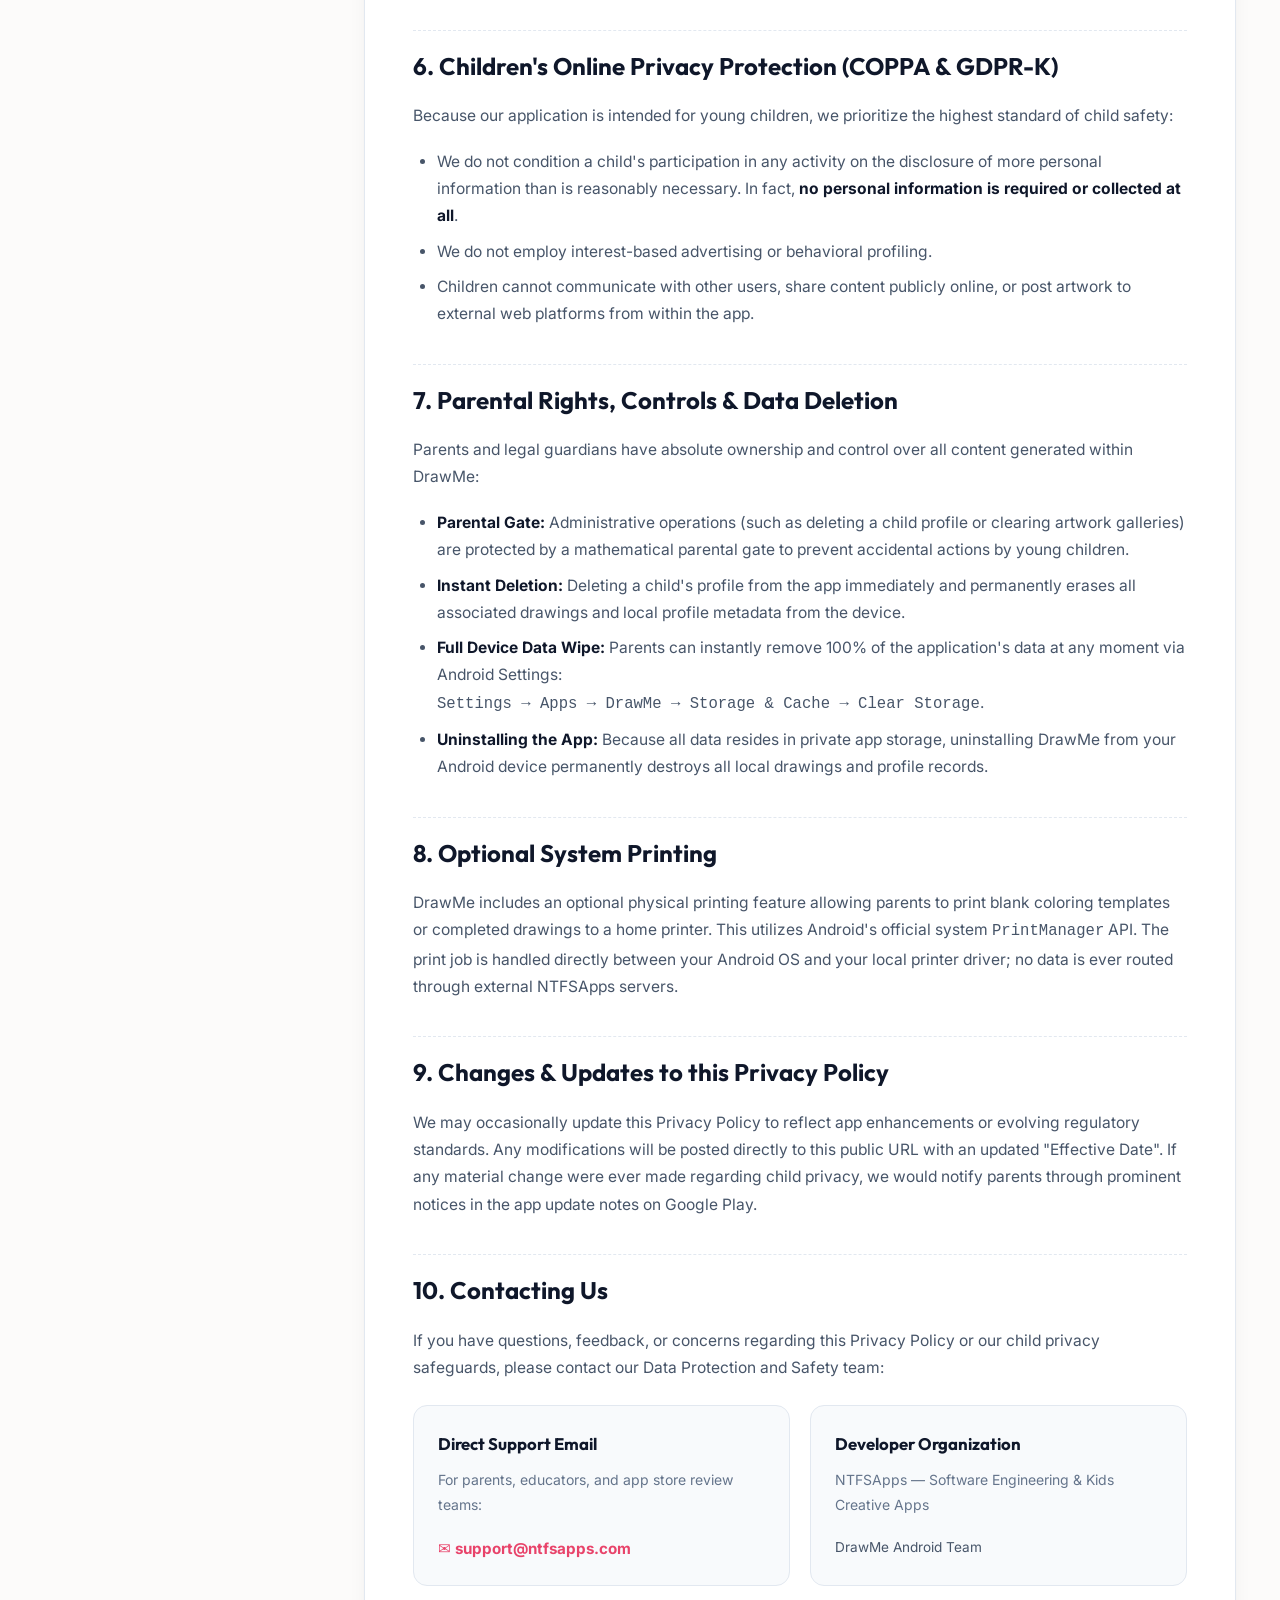
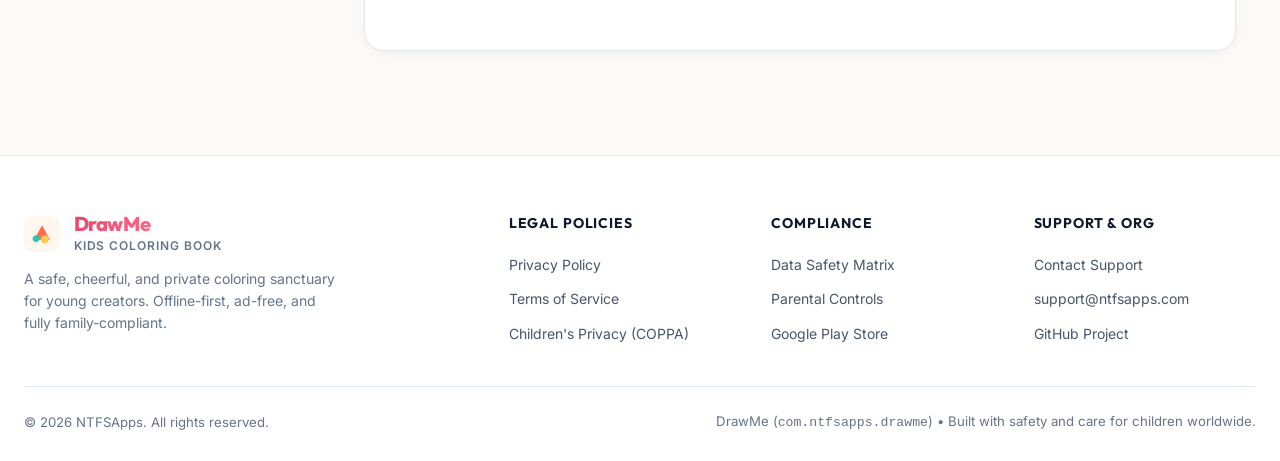
==== commit 14793011: "feat: use official DrawMe 512px app icon on site" ====
--- a/index.html
+++ b/index.html
@@ -45,7 +45,7 @@
   <header class="header">
     <div class="header-inner">
       <a href="#privacy" class="brand-wrapper" title="DrawMe Home">
-        <img src="assets/logo.svg" alt="DrawMe Logo" class="brand-logo-img" width="42" height="42">
+        <img src="assets/app-icon.png" alt="DrawMe Logo" class="brand-logo-img" width="42" height="42">
         <div class="brand-text-group">
           <span class="brand-title">DrawMe</span>
           <span class="brand-subtitle">Legal & Policy Hub</span>
@@ -823,7 +823,7 @@
       <div class="footer-grid">
         <div class="footer-col-brand">
           <div class="brand-wrapper">
-            <img src="assets/logo.svg" alt="DrawMe Logo" width="36" height="36" style="border-radius: 10px;">
+            <img src="assets/app-icon.png" alt="DrawMe Logo" width="36" height="36" style="border-radius: 10px;">
             <div class="brand-text-group">
               <span class="brand-title">DrawMe</span>
               <span class="brand-subtitle">Kids Coloring Book</span>
